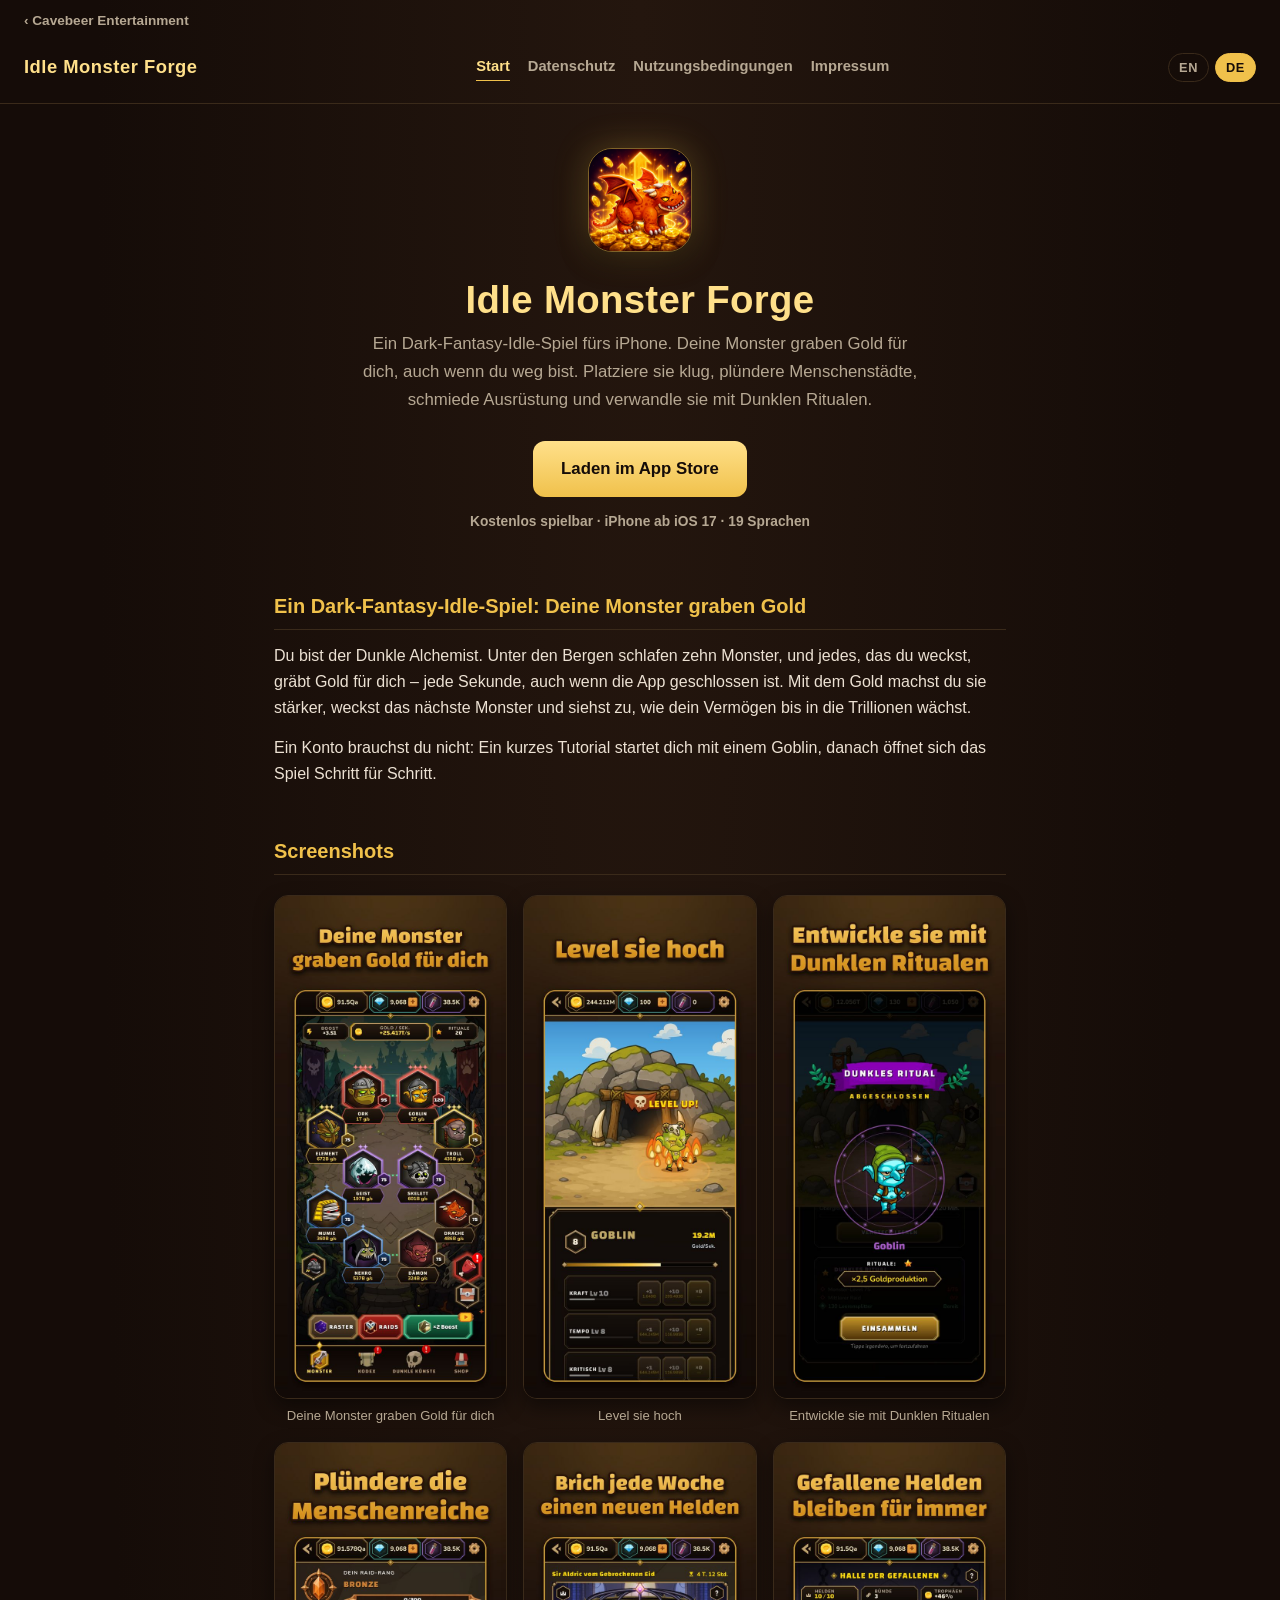
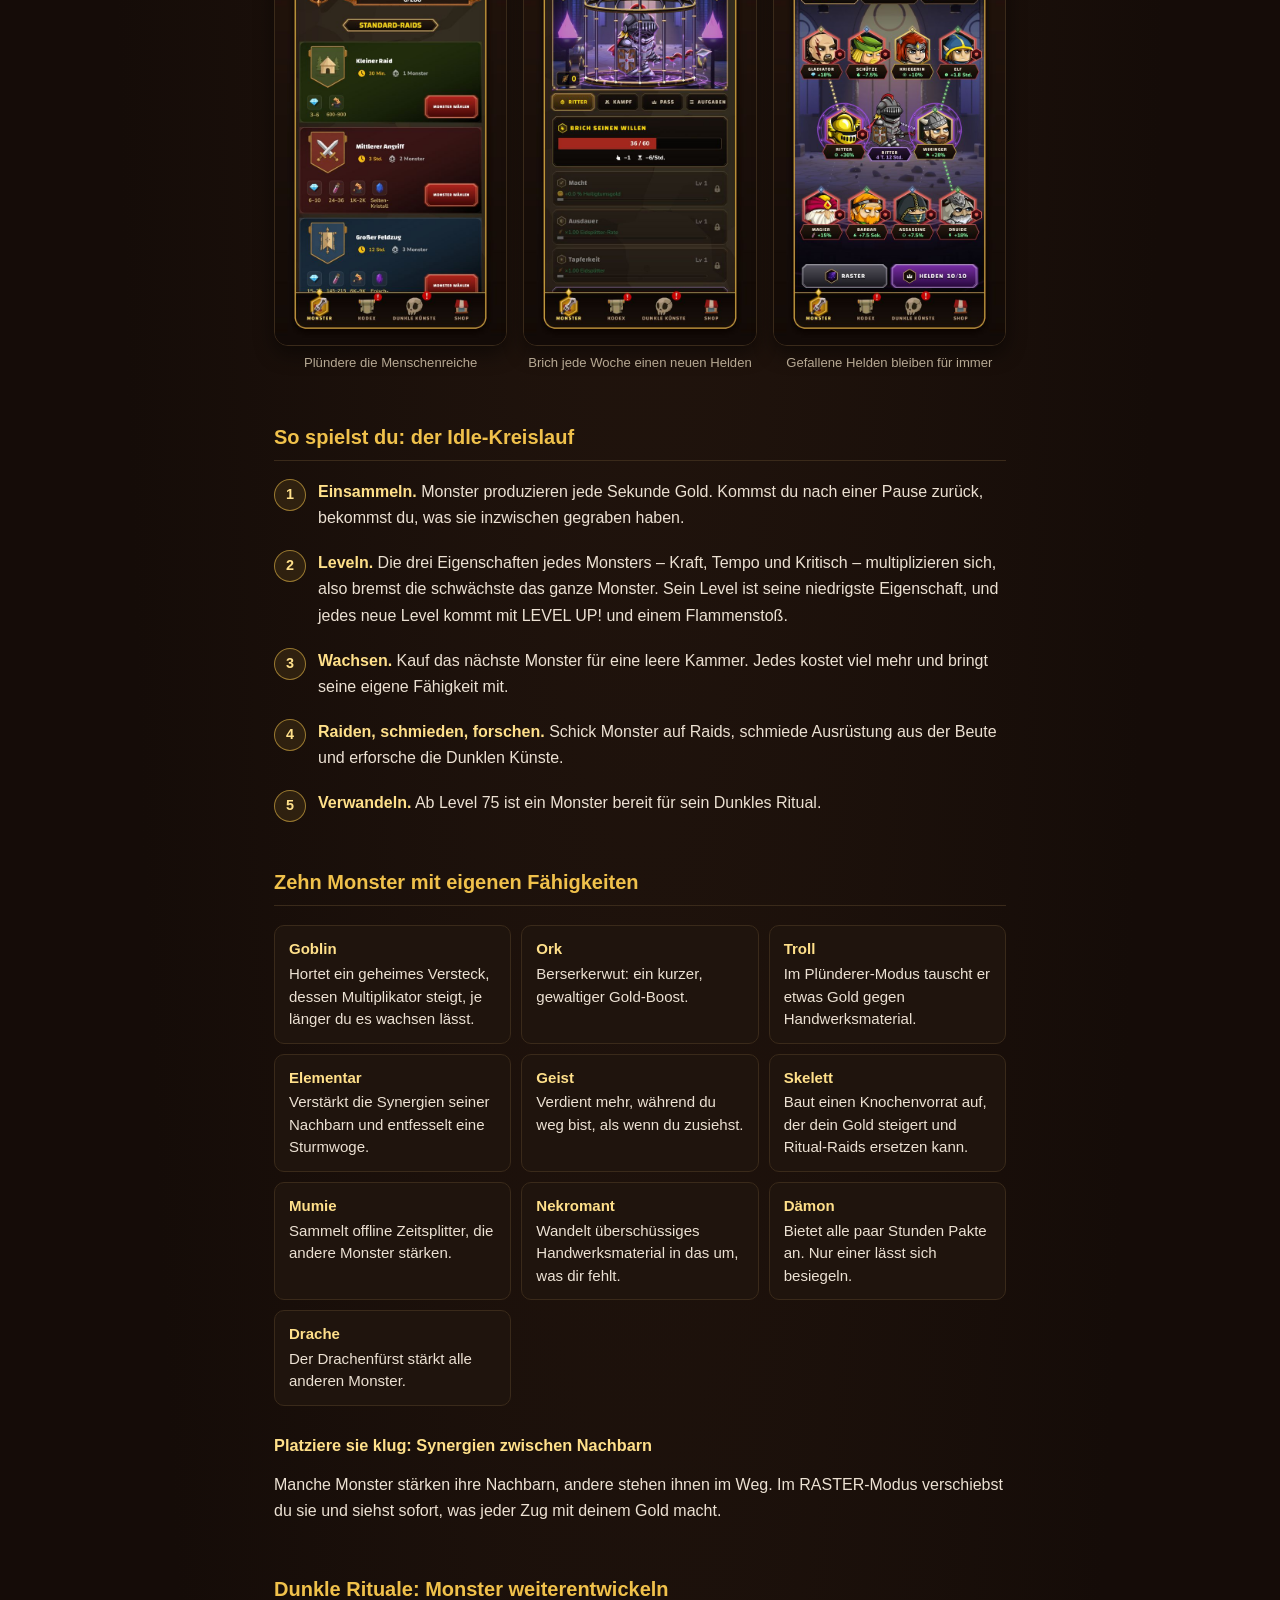
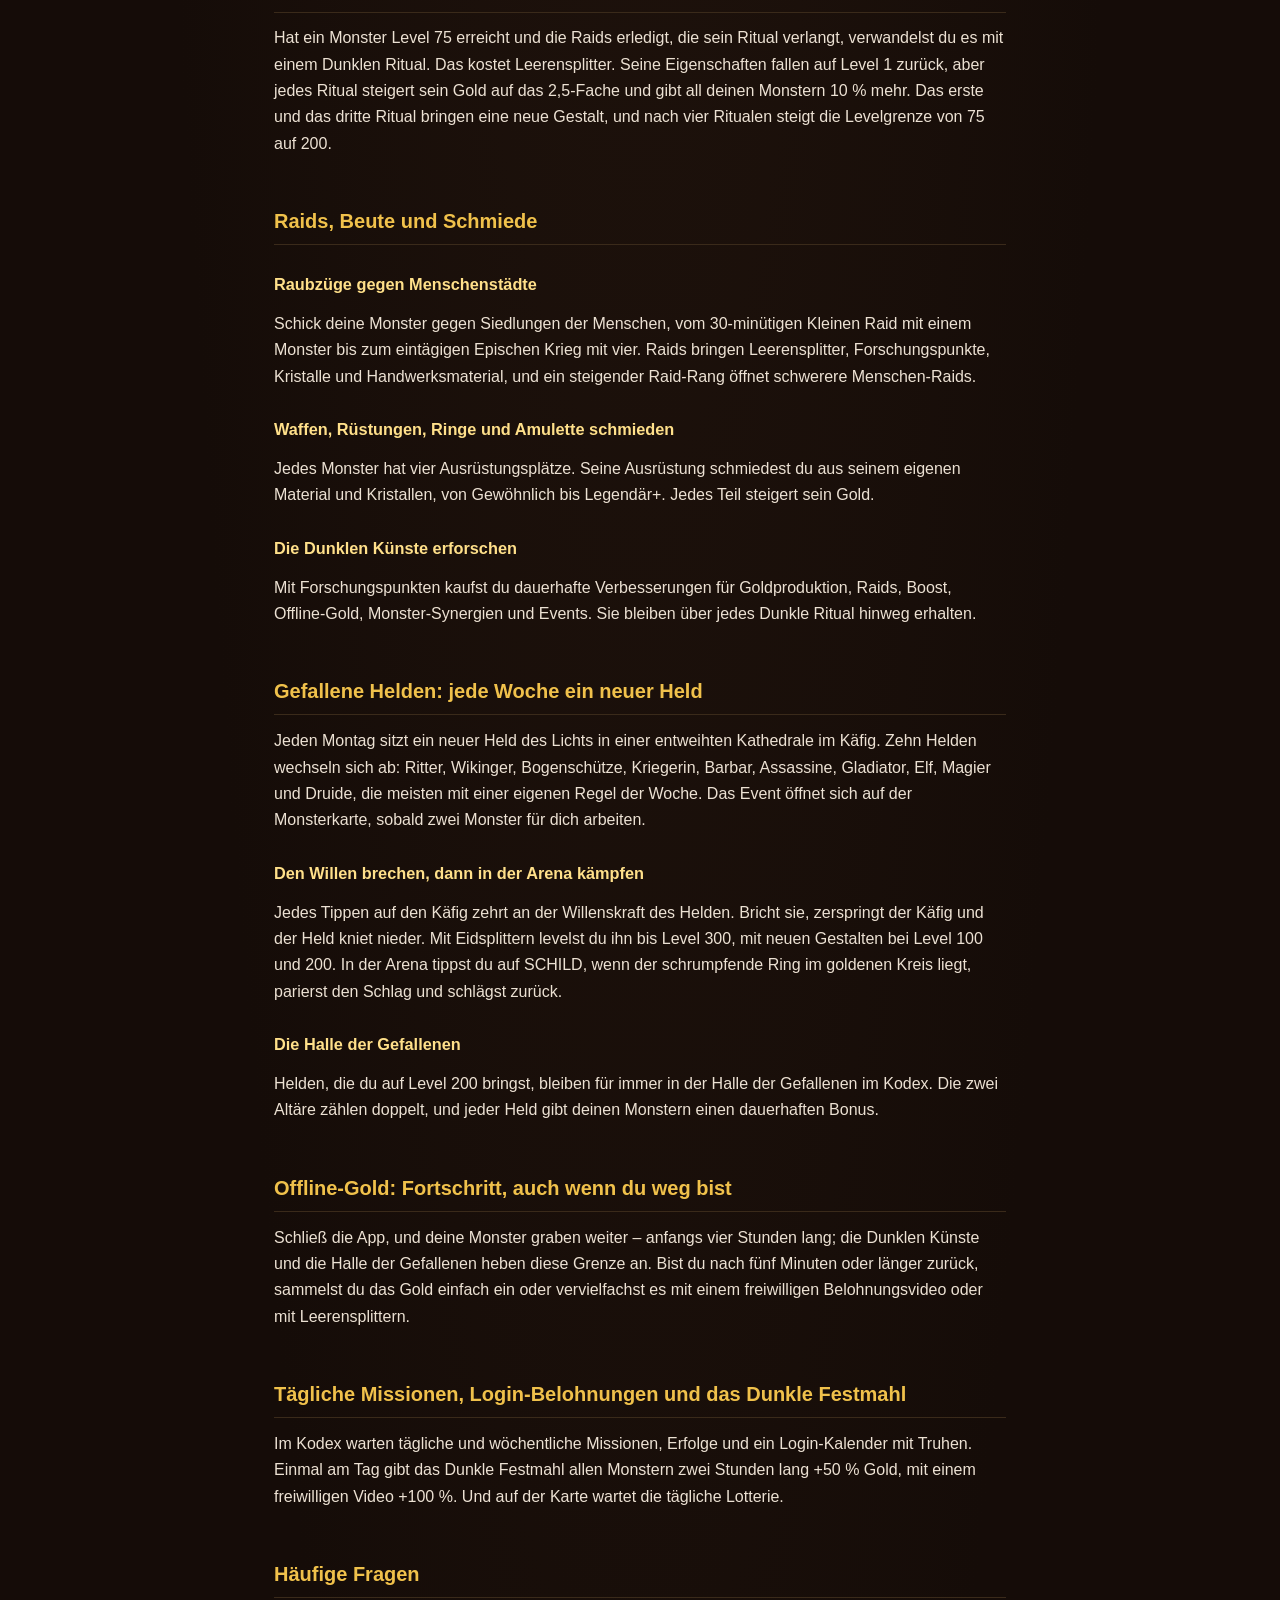
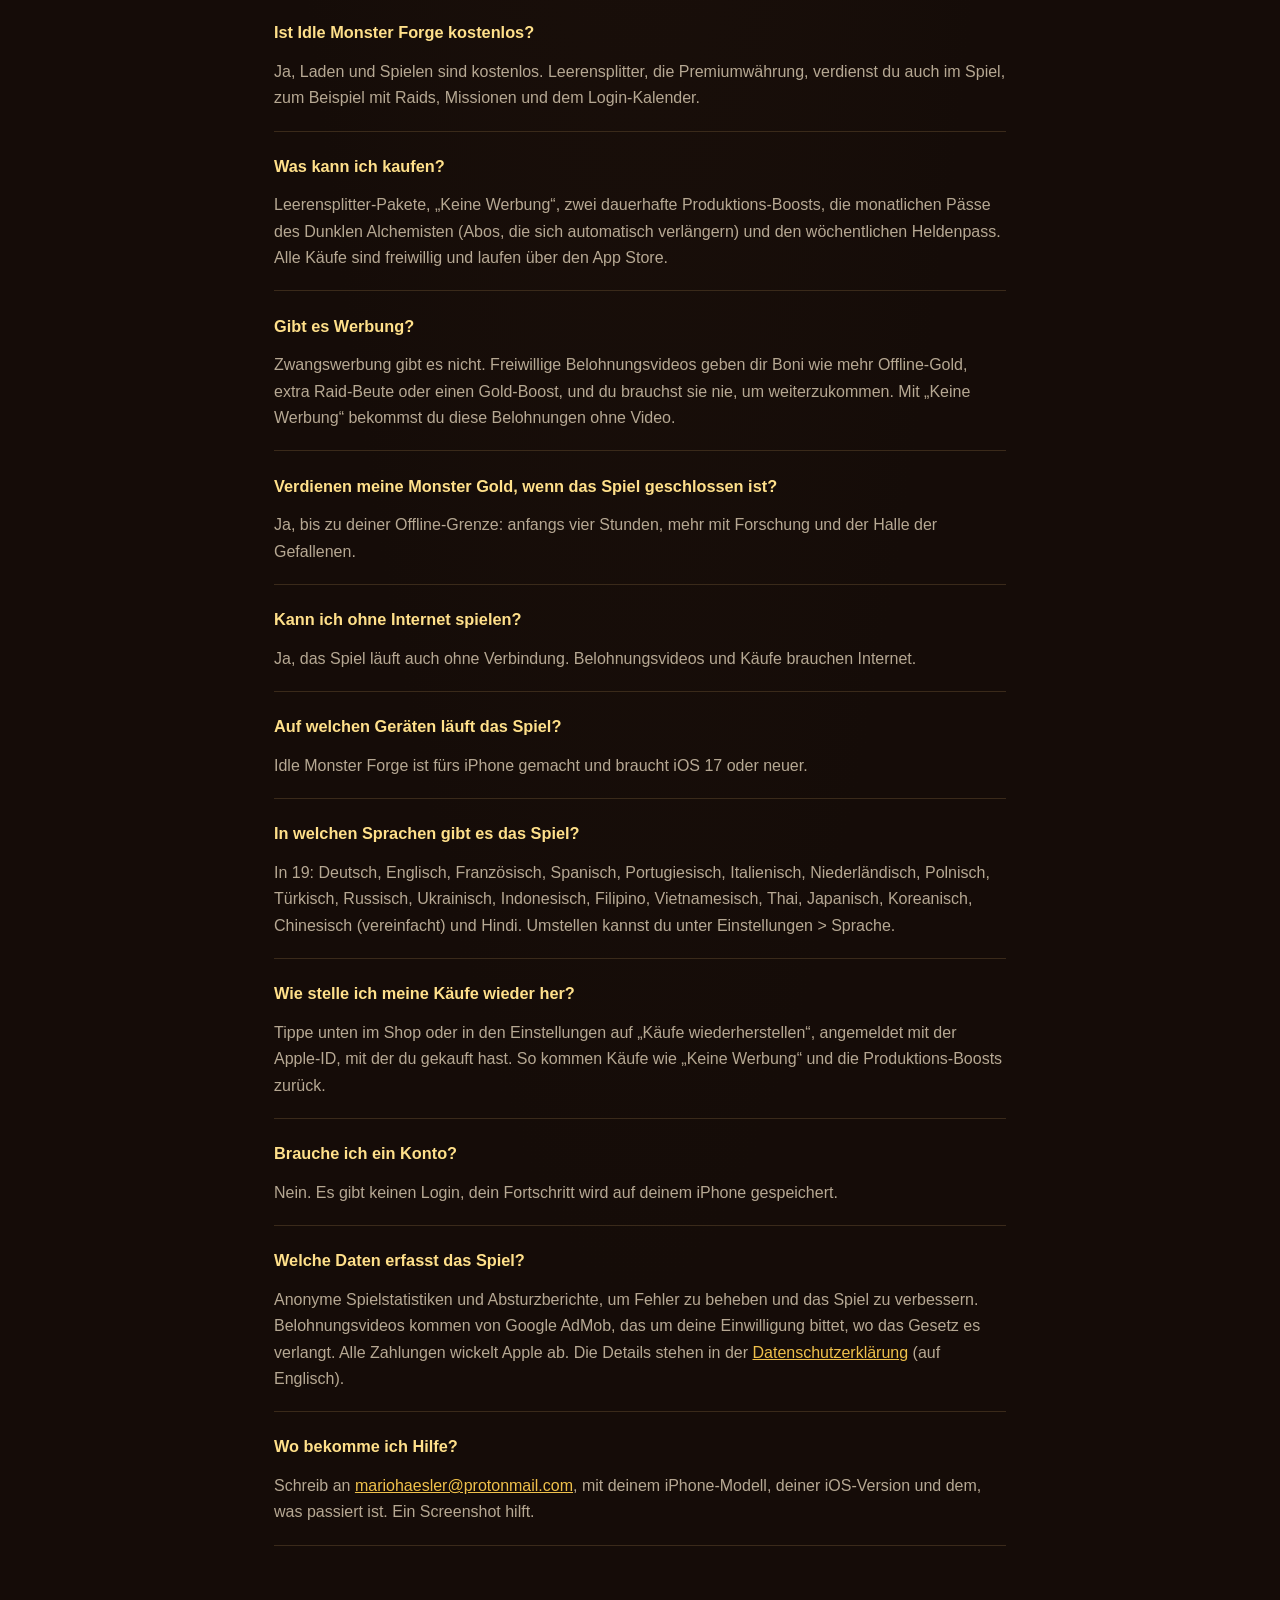
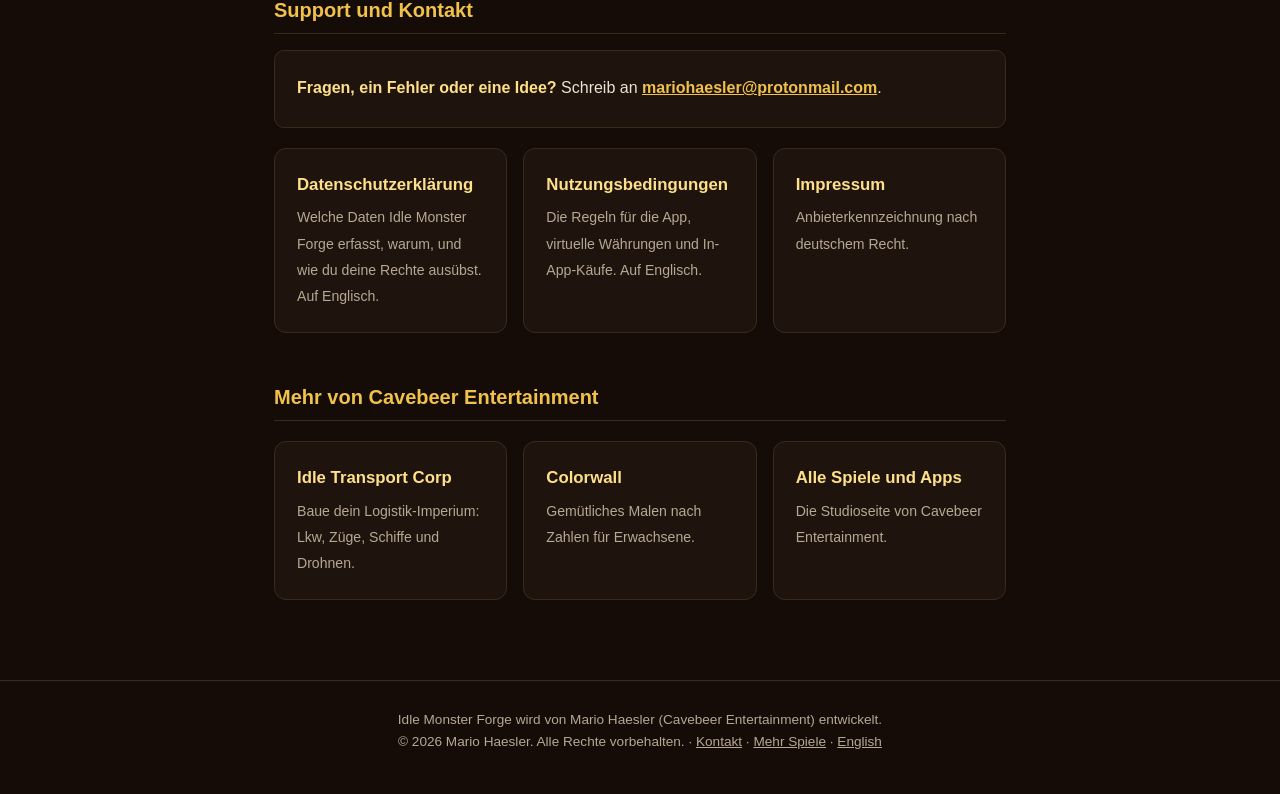
==== de/index.html @ 6467c4cf "Content page in English and German (de/): what the game is, how it plays, screenshots, FAQ; structur" ====
<!DOCTYPE html>
<html lang="de">
<head>
<meta charset="UTF-8">
<meta name="viewport" content="width=device-width, initial-scale=1.0">
<title>Idle Monster Forge – Dark-Fantasy-Idle-Spiel fürs iPhone</title>
<meta name="description" content="Idle Monster Forge ist ein kostenloses Dark-Fantasy-Idle-Spiel fürs iPhone. Zehn Monster graben Gold für dich, auch wenn du weg bist. Mit Raids und Ritualen.">
<link rel="canonical" href="https://mario-coder-apps.github.io/idlemonsterforge-legal/de/">
<link rel="alternate" hreflang="en" href="https://mario-coder-apps.github.io/idlemonsterforge-legal/">
<link rel="alternate" hreflang="de" href="https://mario-coder-apps.github.io/idlemonsterforge-legal/de/">
<link rel="alternate" hreflang="x-default" href="https://mario-coder-apps.github.io/idlemonsterforge-legal/">
<meta name="apple-itunes-app" content="app-id=6797419820">
<meta name="theme-color" content="#150c08">
<meta name="color-scheme" content="dark">
<meta property="og:type" content="website">
<meta property="og:site_name" content="Cavebeer Entertainment">
<meta property="og:locale" content="de_DE">
<meta property="og:locale:alternate" content="en_US">
<meta property="og:title" content="Idle Monster Forge – Dark-Fantasy-Idle-Spiel fürs iPhone">
<meta property="og:description" content="Deine Monster graben Gold für dich, auch wenn du weg bist. Platziere sie klug, plündere Menschenstädte, schmiede Ausrüstung und verwandle sie mit Dunklen Ritualen.">
<meta property="og:url" content="https://mario-coder-apps.github.io/idlemonsterforge-legal/de/">
<meta property="og:image" content="https://mario-coder-apps.github.io/idlemonsterforge-legal/de/og.jpg">
<meta property="og:image:width" content="1200">
<meta property="og:image:height" content="630">
<meta property="og:image:alt" content="App-Symbol von Idle Monster Forge und drei Screenshots: die Monsterkarte, ein Held im Käfig und ein Dunkles Ritual">
<meta name="twitter:card" content="summary_large_image">
<meta name="twitter:title" content="Idle Monster Forge – Dark-Fantasy-Idle-Spiel fürs iPhone">
<meta name="twitter:description" content="Deine Monster graben Gold für dich, auch wenn du weg bist. Platziere sie klug, plündere Menschenstädte, schmiede Ausrüstung und verwandle sie mit Dunklen Ritualen.">
<meta name="twitter:image" content="https://mario-coder-apps.github.io/idlemonsterforge-legal/de/og.jpg">
<meta name="twitter:image:alt" content="App-Symbol von Idle Monster Forge und drei Screenshots: die Monsterkarte, ein Held im Käfig und ein Dunkles Ritual">
<link rel="icon" type="image/png" href="../icon.png">
<link rel="apple-touch-icon" href="../icon.png">
<link rel="stylesheet" href="../style.css?v=5">
<script type="application/ld+json" id="ld-app">
{
  "@context": "https://schema.org",
  "@type": "MobileApplication",
  "name": "Idle Monster Forge",
  "operatingSystem": "iOS",
  "softwareRequirements": "iOS 17.0 oder neuer, iPhone",
  "applicationCategory": "GameApplication",
  "description": "Ein Dark-Fantasy-Idle-Spiel fürs iPhone. Deine Monster graben Gold für dich, auch wenn du weg bist. Platziere sie klug, plündere Menschenstädte, schmiede Ausrüstung und verwandle sie mit Dunklen Ritualen. Jede Woche wartet ein neuer gefangener Held im Event Gefallene Helden.",
  "url": "https://mario-coder-apps.github.io/idlemonsterforge-legal/de/",
  "image": "https://mario-coder-apps.github.io/idlemonsterforge-legal/icon.png",
  "screenshot": [
    "https://mario-coder-apps.github.io/idlemonsterforge-legal/de/img/idle-monster-forge-monsterkarte.jpg",
    "https://mario-coder-apps.github.io/idlemonsterforge-legal/de/img/idle-monster-forge-level-up.jpg",
    "https://mario-coder-apps.github.io/idlemonsterforge-legal/de/img/idle-monster-forge-dunkles-ritual.jpg",
    "https://mario-coder-apps.github.io/idlemonsterforge-legal/de/img/idle-monster-forge-raids.jpg",
    "https://mario-coder-apps.github.io/idlemonsterforge-legal/de/img/idle-monster-forge-helden-event.jpg",
    "https://mario-coder-apps.github.io/idlemonsterforge-legal/de/img/idle-monster-forge-halle-der-gefallenen.jpg"
  ],
  "offers": {
    "@type": "Offer",
    "price": "0",
    "priceCurrency": "EUR"
  },
  "inLanguage": ["en", "de", "fr", "es", "pt", "it", "nl", "pl", "tr", "ru", "uk", "id", "fil", "vi", "th", "ja", "ko", "zh-Hans", "hi"],
  "publisher": {
    "@type": "Organization",
    "name": "Cavebeer Entertainment",
    "url": "https://mario-coder-apps.github.io/"
  },
  "downloadUrl": "https://apps.apple.com/app/idle-monster-forge/id6797419820",
  "installUrl": "https://apps.apple.com/app/idle-monster-forge/id6797419820"
}
</script>
<script type="application/ld+json" id="ld-faq">
{
  "@context": "https://schema.org",
  "@type": "FAQPage",
  "mainEntity": [
    {
      "@type": "Question",
      "name": "Ist Idle Monster Forge kostenlos?",
      "acceptedAnswer": {
        "@type": "Answer",
        "text": "Ja, Laden und Spielen sind kostenlos. Leerensplitter, die Premiumwährung, verdienst du auch im Spiel, zum Beispiel mit Raids, Missionen und dem Login-Kalender."
      }
    },
    {
      "@type": "Question",
      "name": "Was kann ich kaufen?",
      "acceptedAnswer": {
        "@type": "Answer",
        "text": "Leerensplitter-Pakete, „Keine Werbung“, zwei dauerhafte Produktions-Boosts, die monatlichen Pässe des Dunklen Alchemisten (Abos, die sich automatisch verlängern) und den wöchentlichen Heldenpass. Alle Käufe sind freiwillig und laufen über den App Store."
      }
    },
    {
      "@type": "Question",
      "name": "Gibt es Werbung?",
      "acceptedAnswer": {
        "@type": "Answer",
        "text": "Zwangswerbung gibt es nicht. Freiwillige Belohnungsvideos geben dir Boni wie mehr Offline-Gold, extra Raid-Beute oder einen Gold-Boost, und du brauchst sie nie, um weiterzukommen. Mit „Keine Werbung“ bekommst du diese Belohnungen ohne Video."
      }
    },
    {
      "@type": "Question",
      "name": "Verdienen meine Monster Gold, wenn das Spiel geschlossen ist?",
      "acceptedAnswer": {
        "@type": "Answer",
        "text": "Ja, bis zu deiner Offline-Grenze: anfangs vier Stunden, mehr mit Forschung und der Halle der Gefallenen."
      }
    },
    {
      "@type": "Question",
      "name": "Kann ich ohne Internet spielen?",
      "acceptedAnswer": {
        "@type": "Answer",
        "text": "Ja, das Spiel läuft auch ohne Verbindung. Belohnungsvideos und Käufe brauchen Internet."
      }
    },
    {
      "@type": "Question",
      "name": "Auf welchen Geräten läuft das Spiel?",
      "acceptedAnswer": {
        "@type": "Answer",
        "text": "Idle Monster Forge ist fürs iPhone gemacht und braucht iOS 17 oder neuer."
      }
    },
    {
      "@type": "Question",
      "name": "In welchen Sprachen gibt es das Spiel?",
      "acceptedAnswer": {
        "@type": "Answer",
        "text": "In 19: Deutsch, Englisch, Französisch, Spanisch, Portugiesisch, Italienisch, Niederländisch, Polnisch, Türkisch, Russisch, Ukrainisch, Indonesisch, Filipino, Vietnamesisch, Thai, Japanisch, Koreanisch, Chinesisch (vereinfacht) und Hindi. Umstellen kannst du unter Einstellungen > Sprache."
      }
    },
    {
      "@type": "Question",
      "name": "Wie stelle ich meine Käufe wieder her?",
      "acceptedAnswer": {
        "@type": "Answer",
        "text": "Tippe unten im Shop oder in den Einstellungen auf „Käufe wiederherstellen“, angemeldet mit der Apple-ID, mit der du gekauft hast. So kommen Käufe wie „Keine Werbung“ und die Produktions-Boosts zurück."
      }
    },
    {
      "@type": "Question",
      "name": "Brauche ich ein Konto?",
      "acceptedAnswer": {
        "@type": "Answer",
        "text": "Nein. Es gibt keinen Login, dein Fortschritt wird auf deinem iPhone gespeichert."
      }
    },
    {
      "@type": "Question",
      "name": "Welche Daten erfasst das Spiel?",
      "acceptedAnswer": {
        "@type": "Answer",
        "text": "Anonyme Spielstatistiken und Absturzberichte, um Fehler zu beheben und das Spiel zu verbessern. Belohnungsvideos kommen von Google AdMob, das um deine Einwilligung bittet, wo das Gesetz es verlangt. Alle Zahlungen wickelt Apple ab. Die Details stehen in der Datenschutzerklärung (auf Englisch)."
      }
    },
    {
      "@type": "Question",
      "name": "Wo bekomme ich Hilfe?",
      "acceptedAnswer": {
        "@type": "Answer",
        "text": "Schreib an mariohaesler@protonmail.com, mit deinem iPhone-Modell, deiner iOS-Version und dem, was passiert ist. Ein Screenshot hilft."
      }
    }
  ]
}
</script>
</head>
<body class="app-page">

<a class="studio-back" href="../../">&lsaquo; Cavebeer Entertainment</a>
<header class="site-header">
  <a href="./" class="brand">Idle Monster Forge</a>
  <nav class="site-nav" aria-label="Seiten">
    <a href="./" class="active" aria-current="page">Start</a>
    <a href="../privacy.html" hreflang="en">Datenschutz</a>
    <a href="../terms.html" hreflang="en">Nutzungsbedingungen</a>
    <a href="../impressum.html">Impressum</a>
  </nav>
  <nav class="lang-switch" aria-label="Sprache">
    <a href="../" hreflang="en" lang="en">EN</a>
    <a href="./" hreflang="de" lang="de" aria-current="true">DE</a>
  </nav>
</header>

<div class="hero">
  <img class="app-icon" src="../icon.png" alt="App-Symbol von Idle Monster Forge: ein Feuerdrache auf einem Haufen Goldmünzen" width="104" height="104">
  <h1>Idle Monster Forge</h1>
  <p class="tagline">Ein Dark-Fantasy-Idle-Spiel fürs iPhone. Deine Monster graben Gold für dich, auch wenn du weg bist. Platziere sie klug, plündere Menschenstädte, schmiede Ausrüstung und verwandle sie mit Dunklen Ritualen.</p>
  <a class="store-button" id="store" href="https://apps.apple.com/app/idle-monster-forge/id6797419820">Laden im App Store</a>
  <p class="platform">Kostenlos spielbar &middot; iPhone ab iOS 17 &middot; 19 Sprachen</p>
  <div class="iab" id="iab" hidden>
    <div class="iab-arrow" aria-hidden="true">&#8599;</div>
    <p class="iab-title">Dieser Browser kann den App Store nicht öffnen</p>
    <ol>
      <li>Tippe oben rechts auf <strong>&bull;&bull;&bull;</strong></li>
      <li>Wähle <strong>In externem Browser öffnen</strong></li>
      <li>Tippe dort auf <strong>Laden im App Store</strong></li>
    </ol>
    <button class="iab-button" type="button" id="copy-link">Oder den App-Store-Link kopieren</button>
  </div>
</div>

<main class="content">

  <section id="ueber-das-spiel">
    <h2>Ein Dark-Fantasy-Idle-Spiel: Deine Monster graben Gold</h2>
    <p>Du bist der Dunkle Alchemist. Unter den Bergen schlafen zehn Monster, und jedes, das du weckst, gräbt Gold für dich – jede Sekunde, auch wenn die App geschlossen ist. Mit dem Gold machst du sie stärker, weckst das nächste Monster und siehst zu, wie dein Vermögen bis in die Trillionen wächst.</p>
    <p>Ein Konto brauchst du nicht: Ein kurzes Tutorial startet dich mit einem Goblin, danach öffnet sich das Spiel Schritt für Schritt.</p>
  </section>

  <section id="screenshots">
    <h2>Screenshots</h2>
    <div class="shots">
      <figure>
        <img src="img/idle-monster-forge-monsterkarte.jpg" width="600" height="1304" loading="lazy" alt="Die Monsterkarte von Idle Monster Forge: zehn Monster in ihren Kammern, oben Gold pro Sekunde und Rituale, unten die Knöpfe RASTER, RAIDS und Boost">
        <figcaption>Deine Monster graben Gold für dich</figcaption>
      </figure>
      <figure>
        <img src="img/idle-monster-forge-level-up.jpg" width="600" height="1304" loading="lazy" alt="Der Goblin in seiner Höhle mit LEVEL UP! und Flammen, darunter die Eigenschaften Kraft, Tempo und Kritisch">
        <figcaption>Level sie hoch</figcaption>
      </figure>
      <figure>
        <img src="img/idle-monster-forge-dunkles-ritual.jpg" width="600" height="1304" loading="lazy" alt="Ein abgeschlossenes Dunkles Ritual: der Goblin in neuer Gestalt in einem leuchtenden Runenkreis, ×2,5 Goldproduktion">
        <figcaption>Entwickle sie mit Dunklen Ritualen</figcaption>
      </figure>
      <figure>
        <img src="img/idle-monster-forge-raids.jpg" width="600" height="1304" loading="lazy" alt="Der Raid-Bildschirm: Raid-Rang Bronze und die Standard-Raids Kleiner Raid, Mittlerer Angriff und Großer Feldzug mit ihrer Beute">
        <figcaption>Plündere die Menschenreiche</figcaption>
      </figure>
      <figure>
        <img src="img/idle-monster-forge-helden-event.jpg" width="600" height="1304" loading="lazy" alt="Das wöchentliche Helden-Event: ein Ritter in einem goldenen Käfig in einer dunklen Kathedrale, seine Willenskraft bei 36 von 60">
        <figcaption>Brich jede Woche einen neuen Helden</figcaption>
      </figure>
      <figure>
        <img src="img/idle-monster-forge-halle-der-gefallenen.jpg" width="600" height="1304" loading="lazy" alt="Die Halle der Gefallenen: zehn gefallene Helden in ihren Kammern rund um zwei leuchtende Altäre, jeder mit einem Bonus für die Monster">
        <figcaption>Gefallene Helden bleiben für immer</figcaption>
      </figure>
    </div>
  </section>

  <section id="so-spielst-du">
    <h2>So spielst du: der Idle-Kreislauf</h2>
    <ol class="steps">
      <li><strong>Einsammeln.</strong> Monster produzieren jede Sekunde Gold. Kommst du nach einer Pause zurück, bekommst du, was sie inzwischen gegraben haben.</li>
      <li><strong>Leveln.</strong> Die drei Eigenschaften jedes Monsters – Kraft, Tempo und Kritisch – multiplizieren sich, also bremst die schwächste das ganze Monster. Sein Level ist seine niedrigste Eigenschaft, und jedes neue Level kommt mit LEVEL UP! und einem Flammenstoß.</li>
      <li><strong>Wachsen.</strong> Kauf das nächste Monster für eine leere Kammer. Jedes kostet viel mehr und bringt seine eigene Fähigkeit mit.</li>
      <li><strong>Raiden, schmieden, forschen.</strong> Schick Monster auf Raids, schmiede Ausrüstung aus der Beute und erforsche die Dunklen Künste.</li>
      <li><strong>Verwandeln.</strong> Ab Level 75 ist ein Monster bereit für sein Dunkles Ritual.</li>
    </ol>
  </section>

  <section id="monster">
    <h2>Zehn Monster mit eigenen Fähigkeiten</h2>
    <ul class="monster-list">
      <li><strong>Goblin</strong> Hortet ein geheimes Versteck, dessen Multiplikator steigt, je länger du es wachsen lässt.</li>
      <li><strong>Ork</strong> Berserkerwut: ein kurzer, gewaltiger Gold-Boost.</li>
      <li><strong>Troll</strong> Im Plünderer-Modus tauscht er etwas Gold gegen Handwerksmaterial.</li>
      <li><strong>Elementar</strong> Verstärkt die Synergien seiner Nachbarn und entfesselt eine Sturmwoge.</li>
      <li><strong>Geist</strong> Verdient mehr, während du weg bist, als wenn du zusiehst.</li>
      <li><strong>Skelett</strong> Baut einen Knochenvorrat auf, der dein Gold steigert und Ritual-Raids ersetzen kann.</li>
      <li><strong>Mumie</strong> Sammelt offline Zeitsplitter, die andere Monster stärken.</li>
      <li><strong>Nekromant</strong> Wandelt überschüssiges Handwerksmaterial in das um, was dir fehlt.</li>
      <li><strong>Dämon</strong> Bietet alle paar Stunden Pakte an. Nur einer lässt sich besiegeln.</li>
      <li><strong>Drache</strong> Der Drachenfürst stärkt alle anderen Monster.</li>
    </ul>
    <h3>Platziere sie klug: Synergien zwischen Nachbarn</h3>
    <p>Manche Monster stärken ihre Nachbarn, andere stehen ihnen im Weg. Im RASTER-Modus verschiebst du sie und siehst sofort, was jeder Zug mit deinem Gold macht.</p>
  </section>

  <section id="rituale">
    <h2>Dunkle Rituale: Monster weiterentwickeln</h2>
    <p>Hat ein Monster Level 75 erreicht und die Raids erledigt, die sein Ritual verlangt, verwandelst du es mit einem Dunklen Ritual. Das kostet Leerensplitter. Seine Eigenschaften fallen auf Level 1 zurück, aber jedes Ritual steigert sein Gold auf das 2,5-Fache und gibt all deinen Monstern 10&nbsp;% mehr. Das erste und das dritte Ritual bringen eine neue Gestalt, und nach vier Ritualen steigt die Levelgrenze von 75 auf 200.</p>
  </section>

  <section id="raids">
    <h2>Raids, Beute und Schmiede</h2>
    <h3>Raubzüge gegen Menschenstädte</h3>
    <p>Schick deine Monster gegen Siedlungen der Menschen, vom 30-minütigen Kleinen Raid mit einem Monster bis zum eintägigen Epischen Krieg mit vier. Raids bringen Leerensplitter, Forschungspunkte, Kristalle und Handwerksmaterial, und ein steigender Raid-Rang öffnet schwerere Menschen-Raids.</p>
    <h3>Waffen, Rüstungen, Ringe und Amulette schmieden</h3>
    <p>Jedes Monster hat vier Ausrüstungsplätze. Seine Ausrüstung schmiedest du aus seinem eigenen Material und Kristallen, von Gewöhnlich bis Legendär+. Jedes Teil steigert sein Gold.</p>
    <h3>Die Dunklen Künste erforschen</h3>
    <p>Mit Forschungspunkten kaufst du dauerhafte Verbesserungen für Goldproduktion, Raids, Boost, Offline-Gold, Monster-Synergien und Events. Sie bleiben über jedes Dunkle Ritual hinweg erhalten.</p>
  </section>

  <section id="gefallene-helden">
    <h2>Gefallene Helden: jede Woche ein neuer Held</h2>
    <p>Jeden Montag sitzt ein neuer Held des Lichts in einer entweihten Kathedrale im Käfig. Zehn Helden wechseln sich ab: Ritter, Wikinger, Bogenschütze, Kriegerin, Barbar, Assassine, Gladiator, Elf, Magier und Druide, die meisten mit einer eigenen Regel der Woche. Das Event öffnet sich auf der Monsterkarte, sobald zwei Monster für dich arbeiten.</p>
    <h3>Den Willen brechen, dann in der Arena kämpfen</h3>
    <p>Jedes Tippen auf den Käfig zehrt an der Willenskraft des Helden. Bricht sie, zerspringt der Käfig und der Held kniet nieder. Mit Eidsplittern levelst du ihn bis Level 300, mit neuen Gestalten bei Level 100 und 200. In der Arena tippst du auf SCHILD, wenn der schrumpfende Ring im goldenen Kreis liegt, parierst den Schlag und schlägst zurück.</p>
    <h3>Die Halle der Gefallenen</h3>
    <p>Helden, die du auf Level 200 bringst, bleiben für immer in der Halle der Gefallenen im Kodex. Die zwei Altäre zählen doppelt, und jeder Held gibt deinen Monstern einen dauerhaften Bonus.</p>
  </section>

  <section id="offline-gold">
    <h2>Offline-Gold: Fortschritt, auch wenn du weg bist</h2>
    <p>Schließ die App, und deine Monster graben weiter – anfangs vier Stunden lang; die Dunklen Künste und die Halle der Gefallenen heben diese Grenze an. Bist du nach fünf Minuten oder länger zurück, sammelst du das Gold einfach ein oder vervielfachst es mit einem freiwilligen Belohnungsvideo oder mit Leerensplittern.</p>
  </section>

  <section id="taeglich">
    <h2>Tägliche Missionen, Login-Belohnungen und das Dunkle Festmahl</h2>
    <p>Im Kodex warten tägliche und wöchentliche Missionen, Erfolge und ein Login-Kalender mit Truhen. Einmal am Tag gibt das Dunkle Festmahl allen Monstern zwei Stunden lang +50&nbsp;% Gold, mit einem freiwilligen Video +100&nbsp;%. Und auf der Karte wartet die tägliche Lotterie.</p>
  </section>

  <section id="faq">
    <h2>Häufige Fragen</h2>
    <div class="faq">
      <div class="faq-item">
        <h3>Ist Idle Monster Forge kostenlos?</h3>
        <p>Ja, Laden und Spielen sind kostenlos. Leerensplitter, die Premiumwährung, verdienst du auch im Spiel, zum Beispiel mit Raids, Missionen und dem Login-Kalender.</p>
      </div>
      <div class="faq-item">
        <h3>Was kann ich kaufen?</h3>
        <p>Leerensplitter-Pakete, „Keine Werbung“, zwei dauerhafte Produktions-Boosts, die monatlichen Pässe des Dunklen Alchemisten (Abos, die sich automatisch verlängern) und den wöchentlichen Heldenpass. Alle Käufe sind freiwillig und laufen über den App Store.</p>
      </div>
      <div class="faq-item">
        <h3>Gibt es Werbung?</h3>
        <p>Zwangswerbung gibt es nicht. Freiwillige Belohnungsvideos geben dir Boni wie mehr Offline-Gold, extra Raid-Beute oder einen Gold-Boost, und du brauchst sie nie, um weiterzukommen. Mit „Keine Werbung“ bekommst du diese Belohnungen ohne Video.</p>
      </div>
      <div class="faq-item">
        <h3>Verdienen meine Monster Gold, wenn das Spiel geschlossen ist?</h3>
        <p>Ja, bis zu deiner Offline-Grenze: anfangs vier Stunden, mehr mit Forschung und der Halle der Gefallenen.</p>
      </div>
      <div class="faq-item">
        <h3>Kann ich ohne Internet spielen?</h3>
        <p>Ja, das Spiel läuft auch ohne Verbindung. Belohnungsvideos und Käufe brauchen Internet.</p>
      </div>
      <div class="faq-item">
        <h3>Auf welchen Geräten läuft das Spiel?</h3>
        <p>Idle Monster Forge ist fürs iPhone gemacht und braucht iOS 17 oder neuer.</p>
      </div>
      <div class="faq-item">
        <h3>In welchen Sprachen gibt es das Spiel?</h3>
        <p>In 19: Deutsch, Englisch, Französisch, Spanisch, Portugiesisch, Italienisch, Niederländisch, Polnisch, Türkisch, Russisch, Ukrainisch, Indonesisch, Filipino, Vietnamesisch, Thai, Japanisch, Koreanisch, Chinesisch (vereinfacht) und Hindi. Umstellen kannst du unter Einstellungen &gt; Sprache.</p>
      </div>
      <div class="faq-item">
        <h3>Wie stelle ich meine Käufe wieder her?</h3>
        <p>Tippe unten im Shop oder in den Einstellungen auf „Käufe wiederherstellen“, angemeldet mit der Apple-ID, mit der du gekauft hast. So kommen Käufe wie „Keine Werbung“ und die Produktions-Boosts zurück.</p>
      </div>
      <div class="faq-item">
        <h3>Brauche ich ein Konto?</h3>
        <p>Nein. Es gibt keinen Login, dein Fortschritt wird auf deinem iPhone gespeichert.</p>
      </div>
      <div class="faq-item">
        <h3>Welche Daten erfasst das Spiel?</h3>
        <p>Anonyme Spielstatistiken und Absturzberichte, um Fehler zu beheben und das Spiel zu verbessern. Belohnungsvideos kommen von Google AdMob, das um deine Einwilligung bittet, wo das Gesetz es verlangt. Alle Zahlungen wickelt Apple ab. Die Details stehen in der <a href="../privacy.html" hreflang="en">Datenschutzerklärung</a> (auf Englisch).</p>
      </div>
      <div class="faq-item">
        <h3>Wo bekomme ich Hilfe?</h3>
        <p>Schreib an <a href="mailto:mariohaesler@protonmail.com">mariohaesler@protonmail.com</a>, mit deinem iPhone-Modell, deiner iOS-Version und dem, was passiert ist. Ein Screenshot hilft.</p>
      </div>
    </div>
  </section>

  <section id="support">
    <h2>Support und Kontakt</h2>
    <div class="contact-block">
      <p><strong>Fragen, ein Fehler oder eine Idee?</strong> Schreib an <a href="mailto:mariohaesler@protonmail.com">mariohaesler@protonmail.com</a>.</p>
    </div>
    <div class="link-grid">
      <a class="link-card" href="../privacy.html" hreflang="en">
        <span class="link-title">Datenschutzerklärung</span>
        <span class="link-desc">Welche Daten Idle Monster Forge erfasst, warum, und wie du deine Rechte ausübst. Auf Englisch.</span>
      </a>
      <a class="link-card" href="../terms.html" hreflang="en">
        <span class="link-title">Nutzungsbedingungen</span>
        <span class="link-desc">Die Regeln für die App, virtuelle Währungen und In-App-Käufe. Auf Englisch.</span>
      </a>
      <a class="link-card" href="../impressum.html">
        <span class="link-title">Impressum</span>
        <span class="link-desc">Anbieterkennzeichnung nach deutschem Recht.</span>
      </a>
    </div>
  </section>

  <section id="mehr-spiele">
    <h2>Mehr von Cavebeer Entertainment</h2>
    <div class="link-grid">
      <a class="link-card" href="../../idletransportcorp-legal/">
        <span class="link-title">Idle Transport Corp</span>
        <span class="link-desc">Baue dein Logistik-Imperium: Lkw, Züge, Schiffe und Drohnen.</span>
      </a>
      <a class="link-card" href="../../colorwall-legal/">
        <span class="link-title">Colorwall</span>
        <span class="link-desc">Gemütliches Malen nach Zahlen für Erwachsene.</span>
      </a>
      <a class="link-card" href="../../">
        <span class="link-title">Alle Spiele und Apps</span>
        <span class="link-desc">Die Studioseite von Cavebeer Entertainment.</span>
      </a>
    </div>
  </section>

</main>

<footer class="site-footer">
  Idle Monster Forge wird von Mario Haesler (Cavebeer Entertainment) entwickelt.<br>
  &copy; 2026 Mario Haesler. Alle Rechte vorbehalten. &middot;
  <a href="mailto:mariohaesler@protonmail.com">Kontakt</a> &middot;
  <a href="../../">Mehr Spiele</a> &middot;
  <a href="../" hreflang="en" lang="en">English</a>
</footer>

<script>
  // Instagram, Facebook and TikTok open links in their own in-app browser, which shows a blank page for the App Store
  // (see the English page): there the page shows the way out through the browser's menu and the link to copy.
  (function () {
    var ua = navigator.userAgent || "";
    var inApp = /Instagram|FBAN|FBAV|FB_IAB|TikTok|musical_ly|BytedanceWebview|Bytedance|Threads/i.test(ua);
    if (!inApp && !/[?&]iab\b/.test(location.search)) return;
    document.getElementById("iab").hidden = false;
    var store = document.getElementById("store");
    store.hidden = true;
    store.style.display = "none";
    var link = "https://apps.apple.com/app/idle-monster-forge/id6797419820";
    var btn = document.getElementById("copy-link");
    btn.addEventListener("click", function () {
      var done = function () { btn.textContent = "Kopiert – öffne Safari und füge ihn ein"; };
      if (navigator.clipboard && navigator.clipboard.writeText) {
        navigator.clipboard.writeText(link).then(done, function () { prompt("Kopiere diesen Link:", link); });
      } else {
        prompt("Kopiere diesen Link:", link);
      }
    });
  })();
</script>

</body>
</html>
---- style.css ----
:root {
  --bg: #150c08;
  --bg-panel: #1f140d;
  --border: #3a2a1a;
  --gold: #f0c14b;
  --gold-light: #ffe08a;
  --text: #ece1d3;
  --text-dim: #b6a893;
  --link: #f0c14b;
  --max-width: 780px;
}

* { box-sizing: border-box; }

html { scroll-behavior: smooth; }

body {
  margin: 0;
  background: radial-gradient(ellipse at top, #24160e 0%, var(--bg) 60%);
  color: var(--text);
  font-family: -apple-system, BlinkMacSystemFont, "Segoe UI", Roboto, Helvetica, Arial, sans-serif;
  line-height: 1.65;
  font-size: 16px;
}

header.site-header {
  border-bottom: 1px solid var(--border);
  padding: 20px 24px;
  display: flex;
  align-items: center;
  justify-content: space-between;
  flex-wrap: wrap;
  gap: 12px;
}

.brand {
  display: flex;
  align-items: center;
  gap: 10px;
  text-decoration: none;
  color: var(--gold-light);
  font-weight: 800;
  font-size: 1.15rem;
  letter-spacing: 0.5px;
}

.brand .glyph { font-size: 1.4rem; }

nav.site-nav { display: flex; gap: 18px; flex-wrap: wrap; }

nav.site-nav a {
  color: var(--text-dim);
  text-decoration: none;
  font-size: 0.92rem;
  font-weight: 600;
  border-bottom: 1px solid transparent;
  padding-bottom: 2px;
  transition: color 0.15s, border-color 0.15s;
}

nav.site-nav a:hover, nav.site-nav a.active {
  color: var(--gold-light);
  border-bottom-color: var(--gold);
}

main {
  max-width: var(--max-width);
  margin: 0 auto;
  padding: 40px 24px 80px;
}

main.legal-doc { max-width: 720px; }

h1 {
  color: var(--gold-light);
  font-size: 1.9rem;
  margin-bottom: 4px;
  letter-spacing: 0.3px;
}

.effective-date {
  color: var(--text-dim);
  font-size: 0.88rem;
  margin-bottom: 32px;
}

h2 {
  color: var(--gold);
  font-size: 1.25rem;
  margin-top: 2.4em;
  margin-bottom: 0.6em;
  border-bottom: 1px solid var(--border);
  padding-bottom: 6px;
}

h3 {
  color: var(--gold-light);
  font-size: 1.02rem;
  margin-top: 1.6em;
  margin-bottom: 0.4em;
}

p, li { color: var(--text); }
p { margin: 0.8em 0; }

a { color: var(--link); }
a:hover { color: var(--gold-light); }

ul, ol { padding-left: 1.4em; }
li { margin: 0.4em 0; }

.card {
  background: var(--bg-panel);
  border: 1px solid var(--border);
  border-radius: 10px;
  padding: 18px 20px;
  margin: 1.2em 0;
}

table {
  width: 100%;
  border-collapse: collapse;
  margin: 1.2em 0;
  font-size: 0.92rem;
}

th, td {
  text-align: left;
  padding: 10px 12px;
  border-bottom: 1px solid var(--border);
  vertical-align: top;
}

th {
  color: var(--gold);
  font-weight: 700;
  border-bottom: 1px solid var(--gold);
}

td { color: var(--text-dim); }

.tag {
  display: inline-block;
  background: rgba(240, 193, 75, 0.12);
  color: var(--gold);
  border: 1px solid rgba(240, 193, 75, 0.35);
  border-radius: 999px;
  padding: 2px 10px;
  font-size: 0.78rem;
  font-weight: 700;
  letter-spacing: 0.3px;
}

.contact-block {
  background: var(--bg-panel);
  border: 1px solid var(--border);
  border-radius: 10px;
  padding: 20px 22px;
  margin-top: 1em;
}
.contact-block p { margin: 0.3em 0; }
.contact-block strong { color: var(--gold-light); }

footer.site-footer {
  border-top: 1px solid var(--border);
  padding: 28px 24px 40px;
  text-align: center;
  color: var(--text-dim);
  font-size: 0.85rem;
}
footer.site-footer a { color: var(--text-dim); }
footer.site-footer a:hover { color: var(--gold-light); }

.hero {
  text-align: center;
  padding: 60px 24px 20px;
}
.hero .glyph-big { font-size: 3.2rem; }
.hero h1 { font-size: 2.4rem; margin: 12px 0 8px; }
.hero p.tagline { color: var(--text-dim); font-size: 1.05rem; max-width: 520px; margin: 0 auto; }
.store-button {
  display: inline-block;
  margin-top: 28px;
  padding: 14px 28px;
  border-radius: 12px;
  background: linear-gradient(180deg, var(--gold-light) 0%, var(--gold) 100%);
  color: var(--bg);
  font-weight: 700;
  font-size: 1.05rem;
  text-decoration: none;
  transition: transform 0.15s, filter 0.15s;
}
.store-button:hover { color: var(--bg); filter: brightness(1.08); transform: translateY(-2px); }

.iab {
  max-width: 460px;
  margin: 22px auto 0;
  padding: 16px 18px;
  border: 1px solid var(--border);
  border-radius: 12px;
  background: var(--bg-panel);
  font-size: 0.95rem;
}
.iab[hidden] { display: none; }
.iab p { margin: 0 0 12px; }
.store-button[hidden] { display: none; }
.iab { position: relative; text-align: left; }
.iab-title { font-weight: 700; font-size: 1.1rem; color: var(--gold-light); }
.iab ol { margin: 0 0 14px; padding-left: 22px; line-height: 1.7; }
.iab-arrow {
  position: fixed;
  top: 6px;
  right: 14px;
  font-size: 2.6rem;
  line-height: 1;
  color: var(--gold-light);
  animation: iab-nudge 1.2s ease-in-out infinite;
}
@keyframes iab-nudge { 50% { transform: translate(4px, -4px); } }
.iab-button {
  display: block;
  width: 100%;
  margin-top: 8px;
  padding: 12px 16px;
  border: 1px solid var(--gold);
  border-radius: 10px;
  background: transparent;
  color: var(--gold-light);
  font: inherit;
  font-weight: 700;
  text-align: center;
  text-decoration: none;
  cursor: pointer;
}

.link-grid {
  display: grid;
  grid-template-columns: repeat(auto-fit, minmax(200px, 1fr));
  gap: 16px;
  margin-top: 40px;
}
.link-grid a.link-card {
  background: var(--bg-panel);
  border: 1px solid var(--border);
  border-radius: 12px;
  padding: 22px;
  text-decoration: none;
  color: var(--text);
  transition: border-color 0.15s, transform 0.15s;
  display: block;
}
.link-grid a.link-card:hover {
  border-color: var(--gold);
  transform: translateY(-2px);
}
.link-grid a.link-card .link-title {
  color: var(--gold-light);
  font-weight: 700;
  font-size: 1.05rem;
  margin-bottom: 6px;
  display: block;
}
.link-grid a.link-card .link-desc {
  color: var(--text-dim);
  font-size: 0.88rem;
}

@media (prefers-color-scheme: light) {
  /* Bewusst dunkel gehalten (Fantasy-Branding) — kein Light-Theme-Override */
}

/* 2026-11-08: the studio page (Cavebeer Entertainment) links here; the way back and the app's icon in the hero. */
.studio-back {
  display: block;
  padding: 10px 24px 0;
  color: var(--text-dim);
  font-size: 0.85rem;
  font-weight: 700;
  text-decoration: none;
}
.studio-back:hover { color: var(--gold-light); }
.hero .app-icon {
  width: 104px;
  height: 104px;
  border-radius: 24px;
  border: 1px solid rgba(240, 193, 75, 0.45);
  box-shadow: 0 0 34px rgba(240, 193, 75, 0.28), 0 10px 24px rgba(0, 0, 0, 0.5);
}
.hero h1 { margin-top: 18px; line-height: 1.15; }

/* 2026-11-16: the home page became a content page about the game (English here, German in de/). Every rule below is
   scoped to body.app-page, so the legal pages keep their look. */
.app-page h1, .app-page h2, .app-page h3, .app-page p, .app-page li { overflow-wrap: break-word; }
.app-page header.site-header { gap: 10px 18px; }
.lang-switch { display: flex; gap: 6px; }
.lang-switch a {
  color: var(--text-dim);
  text-decoration: none;
  font-size: 0.8rem;
  font-weight: 800;
  letter-spacing: 0.6px;
  padding: 3px 10px;
  border: 1px solid var(--border);
  border-radius: 999px;
}
.lang-switch a:hover { color: var(--gold-light); border-color: var(--gold); }
.lang-switch a[aria-current] { color: var(--bg); background: var(--gold); border-color: var(--gold); }

.app-page .hero { padding-top: 44px; }
.app-page .hero p.tagline { max-width: 560px; }
.hero .platform { margin: 14px 0 0; color: var(--text-dim); font-size: 0.86rem; font-weight: 600; }

main.content { padding-top: 12px; }
main.content > section:first-child h2 { margin-top: 1.2em; }
.content section { scroll-margin-top: 16px; }

.shots {
  display: grid;
  grid-template-columns: repeat(3, minmax(0, 1fr));
  gap: 16px;
  margin: 1.2em 0 0;
}
.shots figure { margin: 0; }
.shots img {
  display: block;
  width: 100%;
  height: auto;
  border-radius: 14px;
  border: 1px solid var(--border);
  background: var(--bg-panel);
  box-shadow: 0 8px 20px rgba(0, 0, 0, 0.45);
}
.shots figcaption {
  margin-top: 8px;
  color: var(--text-dim);
  font-size: 0.82rem;
  line-height: 1.4;
  text-align: center;
}

ol.steps { list-style: none; padding: 0; counter-reset: step; }
ol.steps li {
  counter-increment: step;
  position: relative;
  padding: 2px 0 2px 44px;
  margin: 0.9em 0;
}
ol.steps li::before {
  content: counter(step);
  position: absolute;
  left: 0;
  top: 2px;
  width: 30px;
  height: 30px;
  border-radius: 50%;
  border: 1px solid rgba(240, 193, 75, 0.55);
  background: rgba(240, 193, 75, 0.1);
  color: var(--gold-light);
  font-weight: 800;
  font-size: 0.9rem;
  line-height: 28px;
  text-align: center;
}
.app-page strong { color: var(--gold-light); }

ul.monster-list {
  list-style: none;
  padding: 0;
  display: grid;
  grid-template-columns: repeat(auto-fit, minmax(230px, 1fr));
  gap: 10px;
  margin: 1.2em 0;
}
ul.monster-list li {
  margin: 0;
  padding: 12px 14px;
  background: var(--bg-panel);
  border: 1px solid var(--border);
  border-radius: 10px;
  font-size: 0.94rem;
  line-height: 1.5;
}
ul.monster-list strong { display: block; margin-bottom: 2px; }

.faq-item { border-bottom: 1px solid var(--border); padding-bottom: 6px; }
.faq-item h3 { margin-top: 1.3em; }
.faq-item p { color: var(--text-dim); }

.app-page .contact-block a { font-weight: 700; }
.app-page .link-grid { margin-top: 20px; }

@media (max-width: 600px) {
  .app-page header.site-header { padding: 14px 16px; }
  .app-page .studio-back { padding: 10px 16px 0; }
  .app-page .hero { padding: 32px 16px 8px; }
  .app-page .hero h1 { font-size: 2.1rem; }
  .app-page main { padding: 8px 16px 64px; }
  .app-page footer.site-footer { padding: 24px 16px 36px; }
  .shots { grid-template-columns: repeat(2, minmax(0, 1fr)); gap: 12px; }
  .app-page nav.site-nav { gap: 10px 14px; }
}
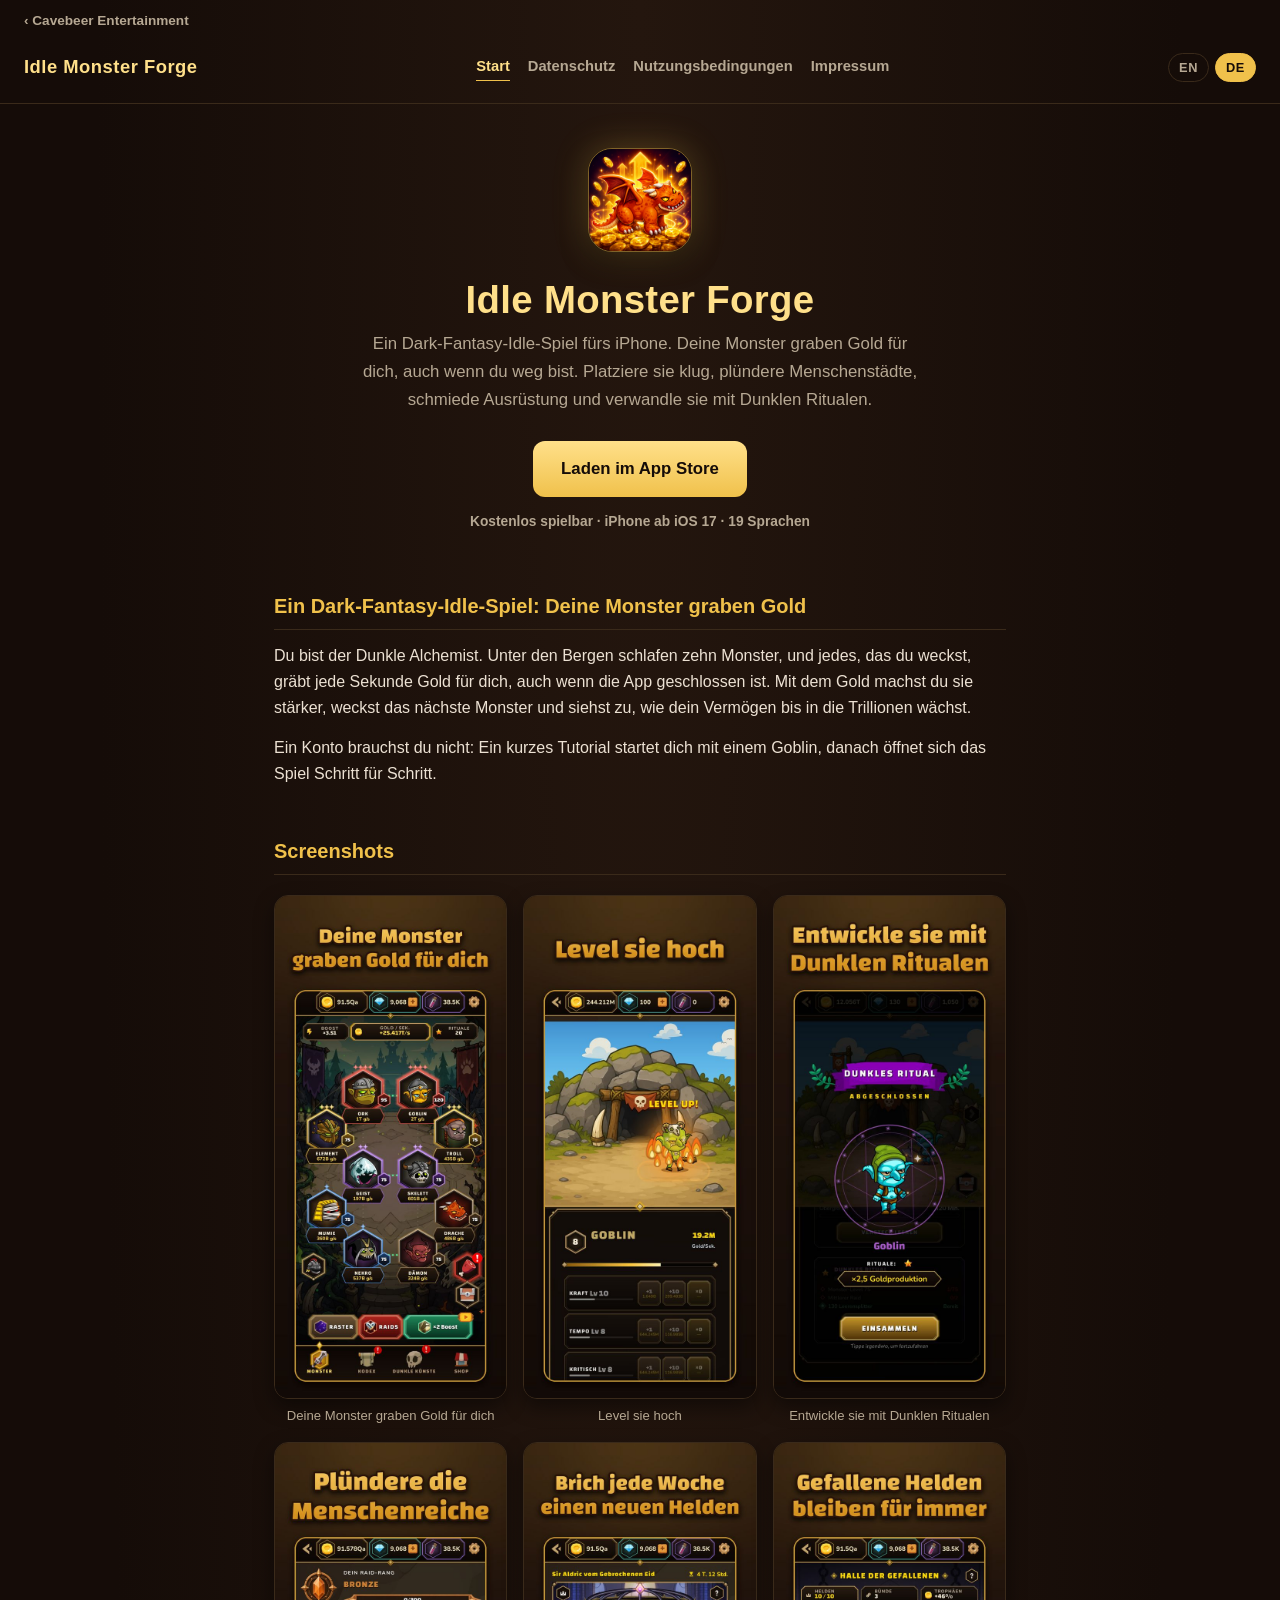
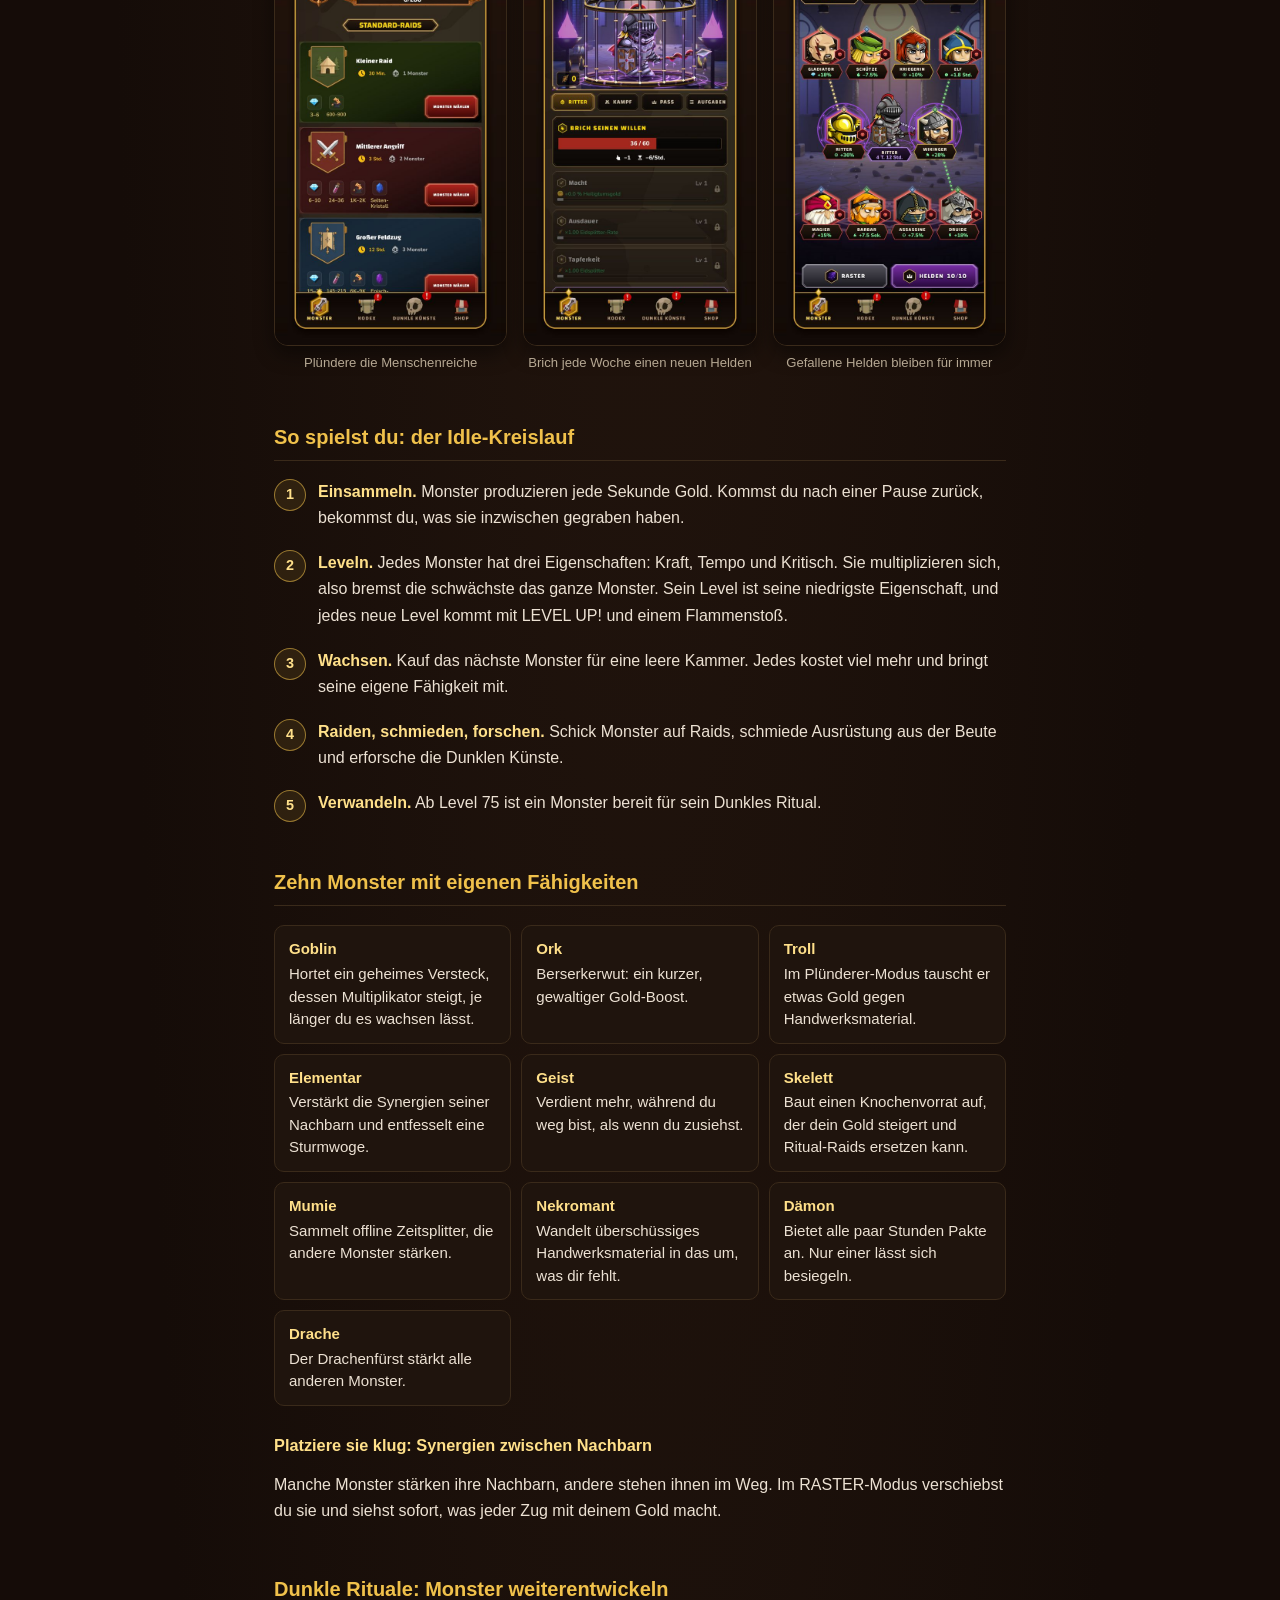
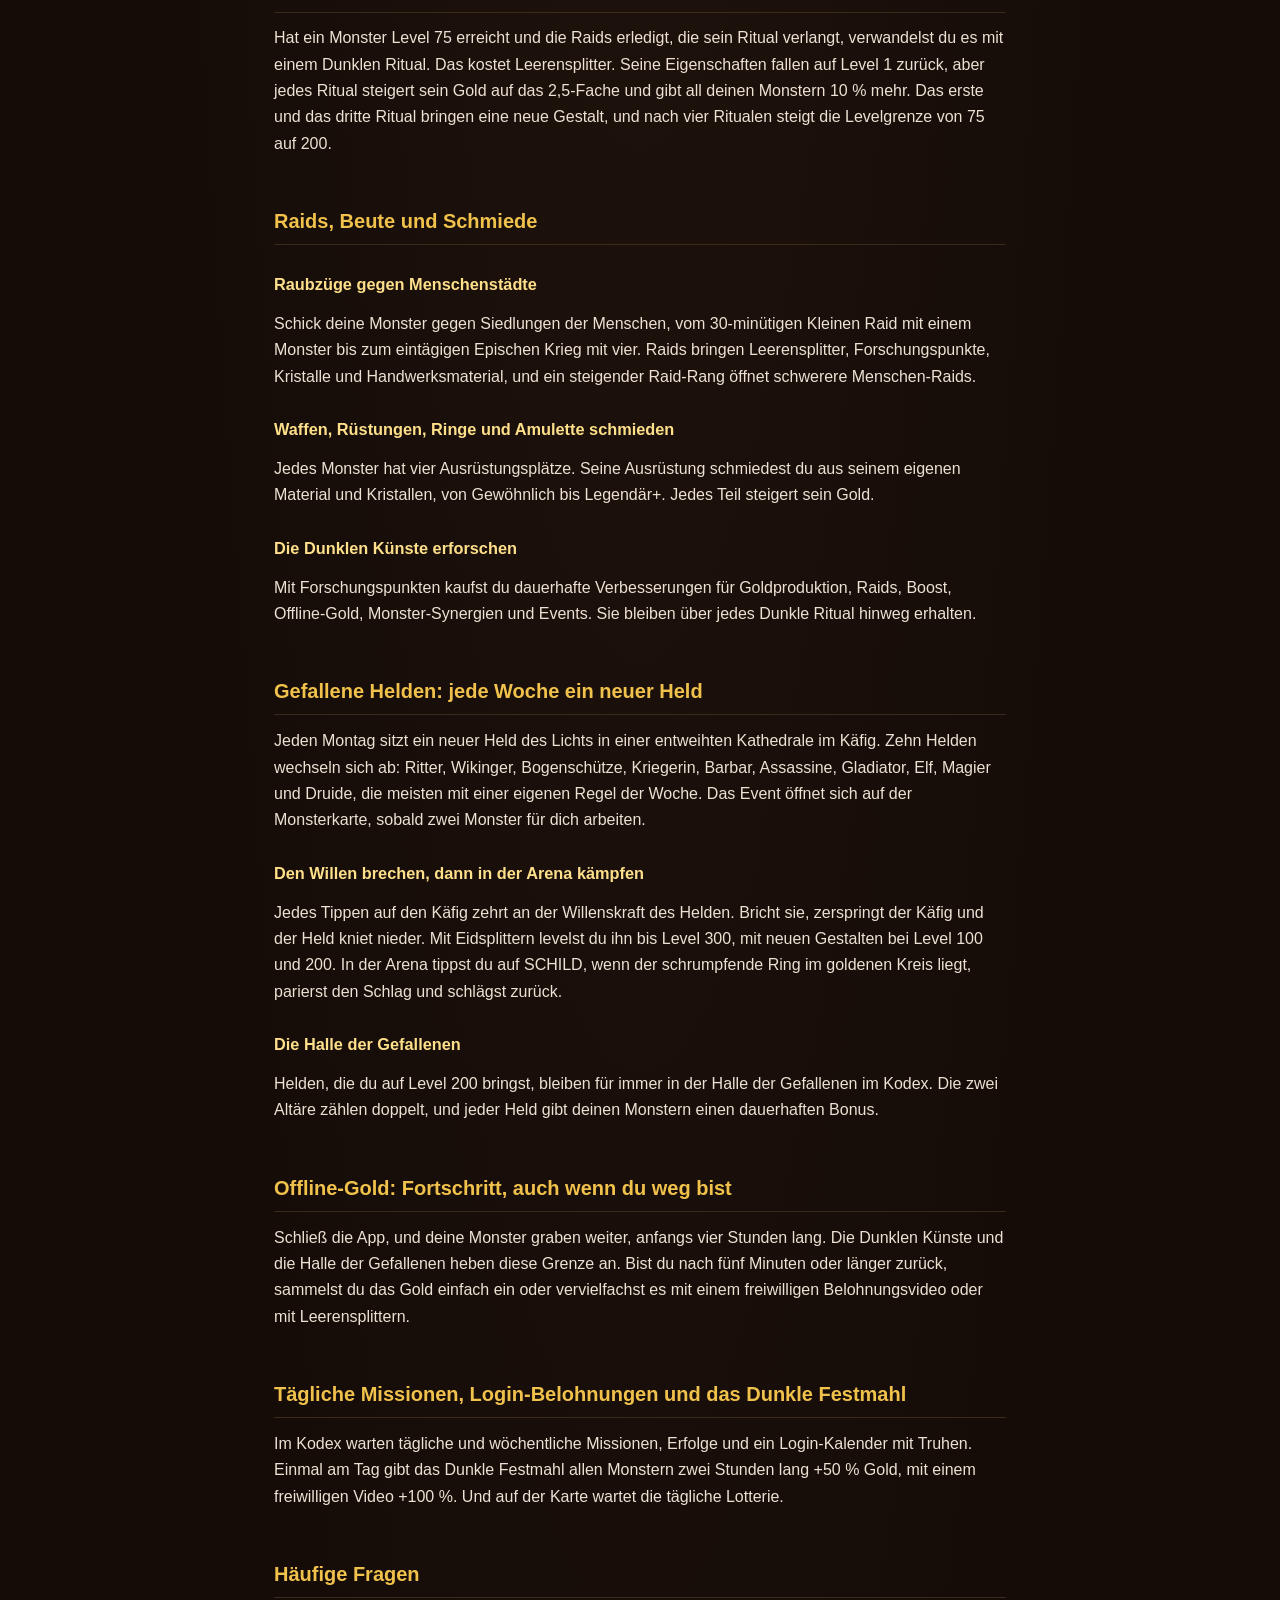
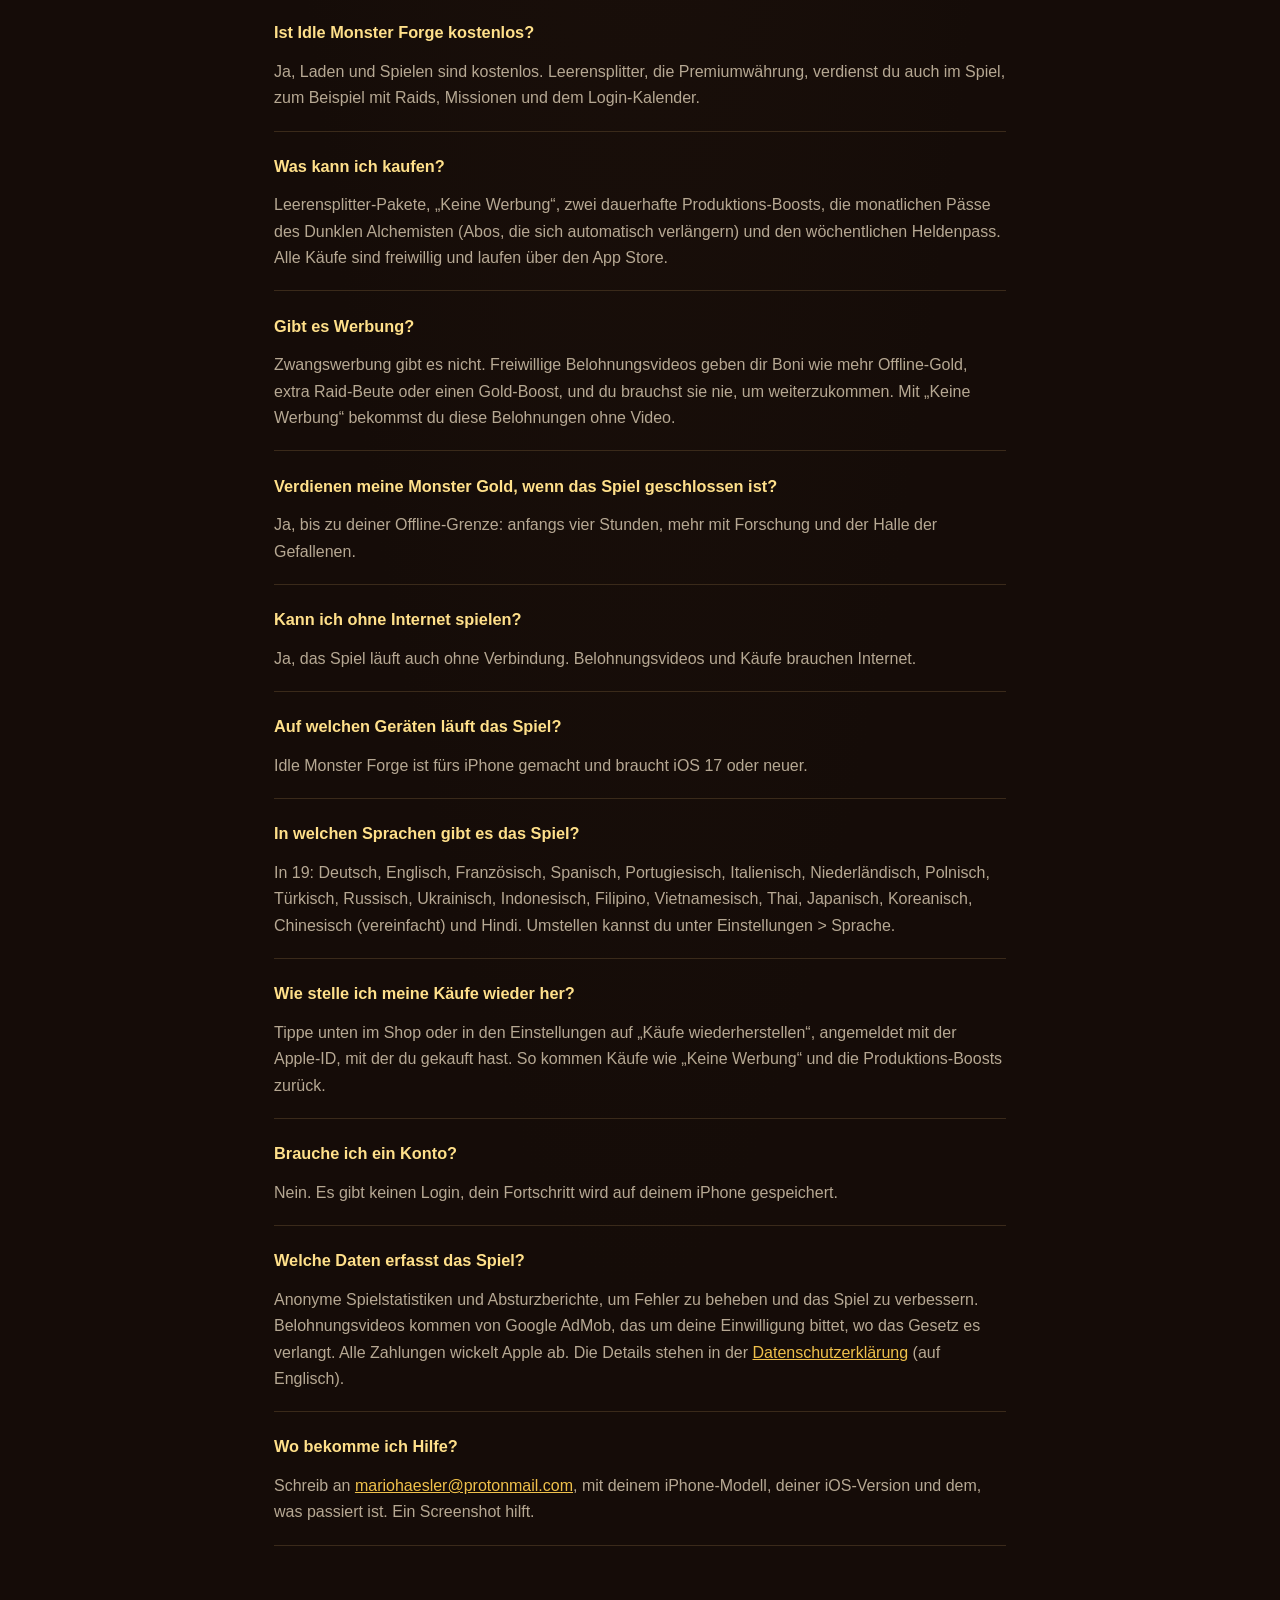
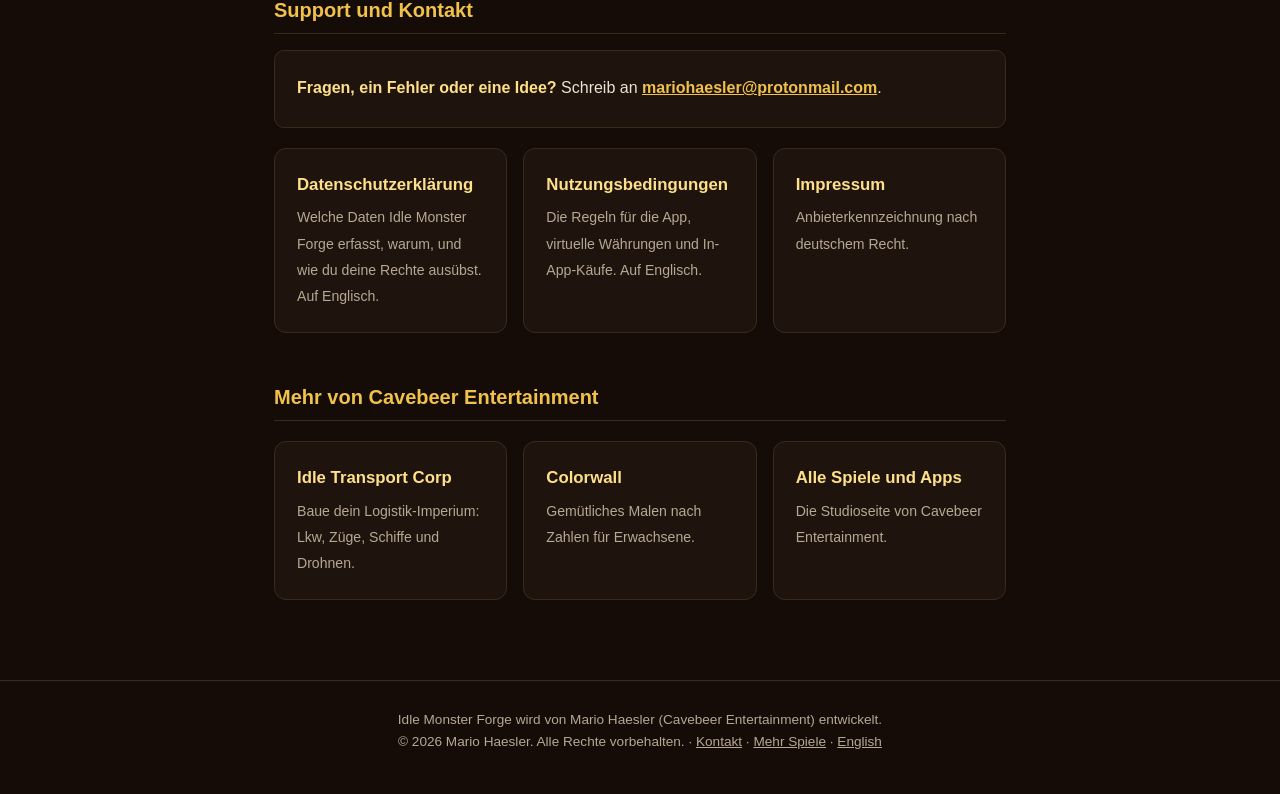
==== commit c9f7d429: "Texts without dash separators between words (reads more natural)" ====
--- a/de/index.html
+++ b/de/index.html
@@ -3,7 +3,7 @@
 <head>
 <meta charset="UTF-8">
 <meta name="viewport" content="width=device-width, initial-scale=1.0">
-<title>Idle Monster Forge – Dark-Fantasy-Idle-Spiel fürs iPhone</title>
+<title>Idle Monster Forge: Dark-Fantasy-Idle-Spiel fürs iPhone</title>
 <meta name="description" content="Idle Monster Forge ist ein kostenloses Dark-Fantasy-Idle-Spiel fürs iPhone. Zehn Monster graben Gold für dich, auch wenn du weg bist. Mit Raids und Ritualen.">
 <link rel="canonical" href="https://mario-coder-apps.github.io/idlemonsterforge-legal/de/">
 <link rel="alternate" hreflang="en" href="https://mario-coder-apps.github.io/idlemonsterforge-legal/">
@@ -16,7 +16,7 @@
 <meta property="og:site_name" content="Cavebeer Entertainment">
 <meta property="og:locale" content="de_DE">
 <meta property="og:locale:alternate" content="en_US">
-<meta property="og:title" content="Idle Monster Forge – Dark-Fantasy-Idle-Spiel fürs iPhone">
+<meta property="og:title" content="Idle Monster Forge: Dark-Fantasy-Idle-Spiel fürs iPhone">
 <meta property="og:description" content="Deine Monster graben Gold für dich, auch wenn du weg bist. Platziere sie klug, plündere Menschenstädte, schmiede Ausrüstung und verwandle sie mit Dunklen Ritualen.">
 <meta property="og:url" content="https://mario-coder-apps.github.io/idlemonsterforge-legal/de/">
 <meta property="og:image" content="https://mario-coder-apps.github.io/idlemonsterforge-legal/de/og.jpg">
@@ -24,7 +24,7 @@
 <meta property="og:image:height" content="630">
 <meta property="og:image:alt" content="App-Symbol von Idle Monster Forge und drei Screenshots: die Monsterkarte, ein Held im Käfig und ein Dunkles Ritual">
 <meta name="twitter:card" content="summary_large_image">
-<meta name="twitter:title" content="Idle Monster Forge – Dark-Fantasy-Idle-Spiel fürs iPhone">
+<meta name="twitter:title" content="Idle Monster Forge: Dark-Fantasy-Idle-Spiel fürs iPhone">
 <meta name="twitter:description" content="Deine Monster graben Gold für dich, auch wenn du weg bist. Platziere sie klug, plündere Menschenstädte, schmiede Ausrüstung und verwandle sie mit Dunklen Ritualen.">
 <meta name="twitter:image" content="https://mario-coder-apps.github.io/idlemonsterforge-legal/de/og.jpg">
 <meta name="twitter:image:alt" content="App-Symbol von Idle Monster Forge und drei Screenshots: die Monsterkarte, ein Held im Käfig und ein Dunkles Ritual">
@@ -201,7 +201,7 @@
 
   <section id="ueber-das-spiel">
     <h2>Ein Dark-Fantasy-Idle-Spiel: Deine Monster graben Gold</h2>
-    <p>Du bist der Dunkle Alchemist. Unter den Bergen schlafen zehn Monster, und jedes, das du weckst, gräbt Gold für dich – jede Sekunde, auch wenn die App geschlossen ist. Mit dem Gold machst du sie stärker, weckst das nächste Monster und siehst zu, wie dein Vermögen bis in die Trillionen wächst.</p>
+    <p>Du bist der Dunkle Alchemist. Unter den Bergen schlafen zehn Monster, und jedes, das du weckst, gräbt jede Sekunde Gold für dich, auch wenn die App geschlossen ist. Mit dem Gold machst du sie stärker, weckst das nächste Monster und siehst zu, wie dein Vermögen bis in die Trillionen wächst.</p>
     <p>Ein Konto brauchst du nicht: Ein kurzes Tutorial startet dich mit einem Goblin, danach öffnet sich das Spiel Schritt für Schritt.</p>
   </section>
 
@@ -239,7 +239,7 @@
     <h2>So spielst du: der Idle-Kreislauf</h2>
     <ol class="steps">
       <li><strong>Einsammeln.</strong> Monster produzieren jede Sekunde Gold. Kommst du nach einer Pause zurück, bekommst du, was sie inzwischen gegraben haben.</li>
-      <li><strong>Leveln.</strong> Die drei Eigenschaften jedes Monsters – Kraft, Tempo und Kritisch – multiplizieren sich, also bremst die schwächste das ganze Monster. Sein Level ist seine niedrigste Eigenschaft, und jedes neue Level kommt mit LEVEL UP! und einem Flammenstoß.</li>
+      <li><strong>Leveln.</strong> Jedes Monster hat drei Eigenschaften: Kraft, Tempo und Kritisch. Sie multiplizieren sich, also bremst die schwächste das ganze Monster. Sein Level ist seine niedrigste Eigenschaft, und jedes neue Level kommt mit LEVEL UP! und einem Flammenstoß.</li>
       <li><strong>Wachsen.</strong> Kauf das nächste Monster für eine leere Kammer. Jedes kostet viel mehr und bringt seine eigene Fähigkeit mit.</li>
       <li><strong>Raiden, schmieden, forschen.</strong> Schick Monster auf Raids, schmiede Ausrüstung aus der Beute und erforsche die Dunklen Künste.</li>
       <li><strong>Verwandeln.</strong> Ab Level 75 ist ein Monster bereit für sein Dunkles Ritual.</li>
@@ -290,7 +290,7 @@
 
   <section id="offline-gold">
     <h2>Offline-Gold: Fortschritt, auch wenn du weg bist</h2>
-    <p>Schließ die App, und deine Monster graben weiter – anfangs vier Stunden lang; die Dunklen Künste und die Halle der Gefallenen heben diese Grenze an. Bist du nach fünf Minuten oder länger zurück, sammelst du das Gold einfach ein oder vervielfachst es mit einem freiwilligen Belohnungsvideo oder mit Leerensplittern.</p>
+    <p>Schließ die App, und deine Monster graben weiter, anfangs vier Stunden lang. Die Dunklen Künste und die Halle der Gefallenen heben diese Grenze an. Bist du nach fünf Minuten oder länger zurück, sammelst du das Gold einfach ein oder vervielfachst es mit einem freiwilligen Belohnungsvideo oder mit Leerensplittern.</p>
   </section>
 
   <section id="taeglich">
@@ -411,7 +411,7 @@
     var link = "https://apps.apple.com/app/idle-monster-forge/id6797419820";
     var btn = document.getElementById("copy-link");
     btn.addEventListener("click", function () {
-      var done = function () { btn.textContent = "Kopiert – öffne Safari und füge ihn ein"; };
+      var done = function () { btn.textContent = "Kopiert. Öffne Safari und füge ihn ein"; };
       if (navigator.clipboard && navigator.clipboard.writeText) {
         navigator.clipboard.writeText(link).then(done, function () { prompt("Kopiere diesen Link:", link); });
       } else {
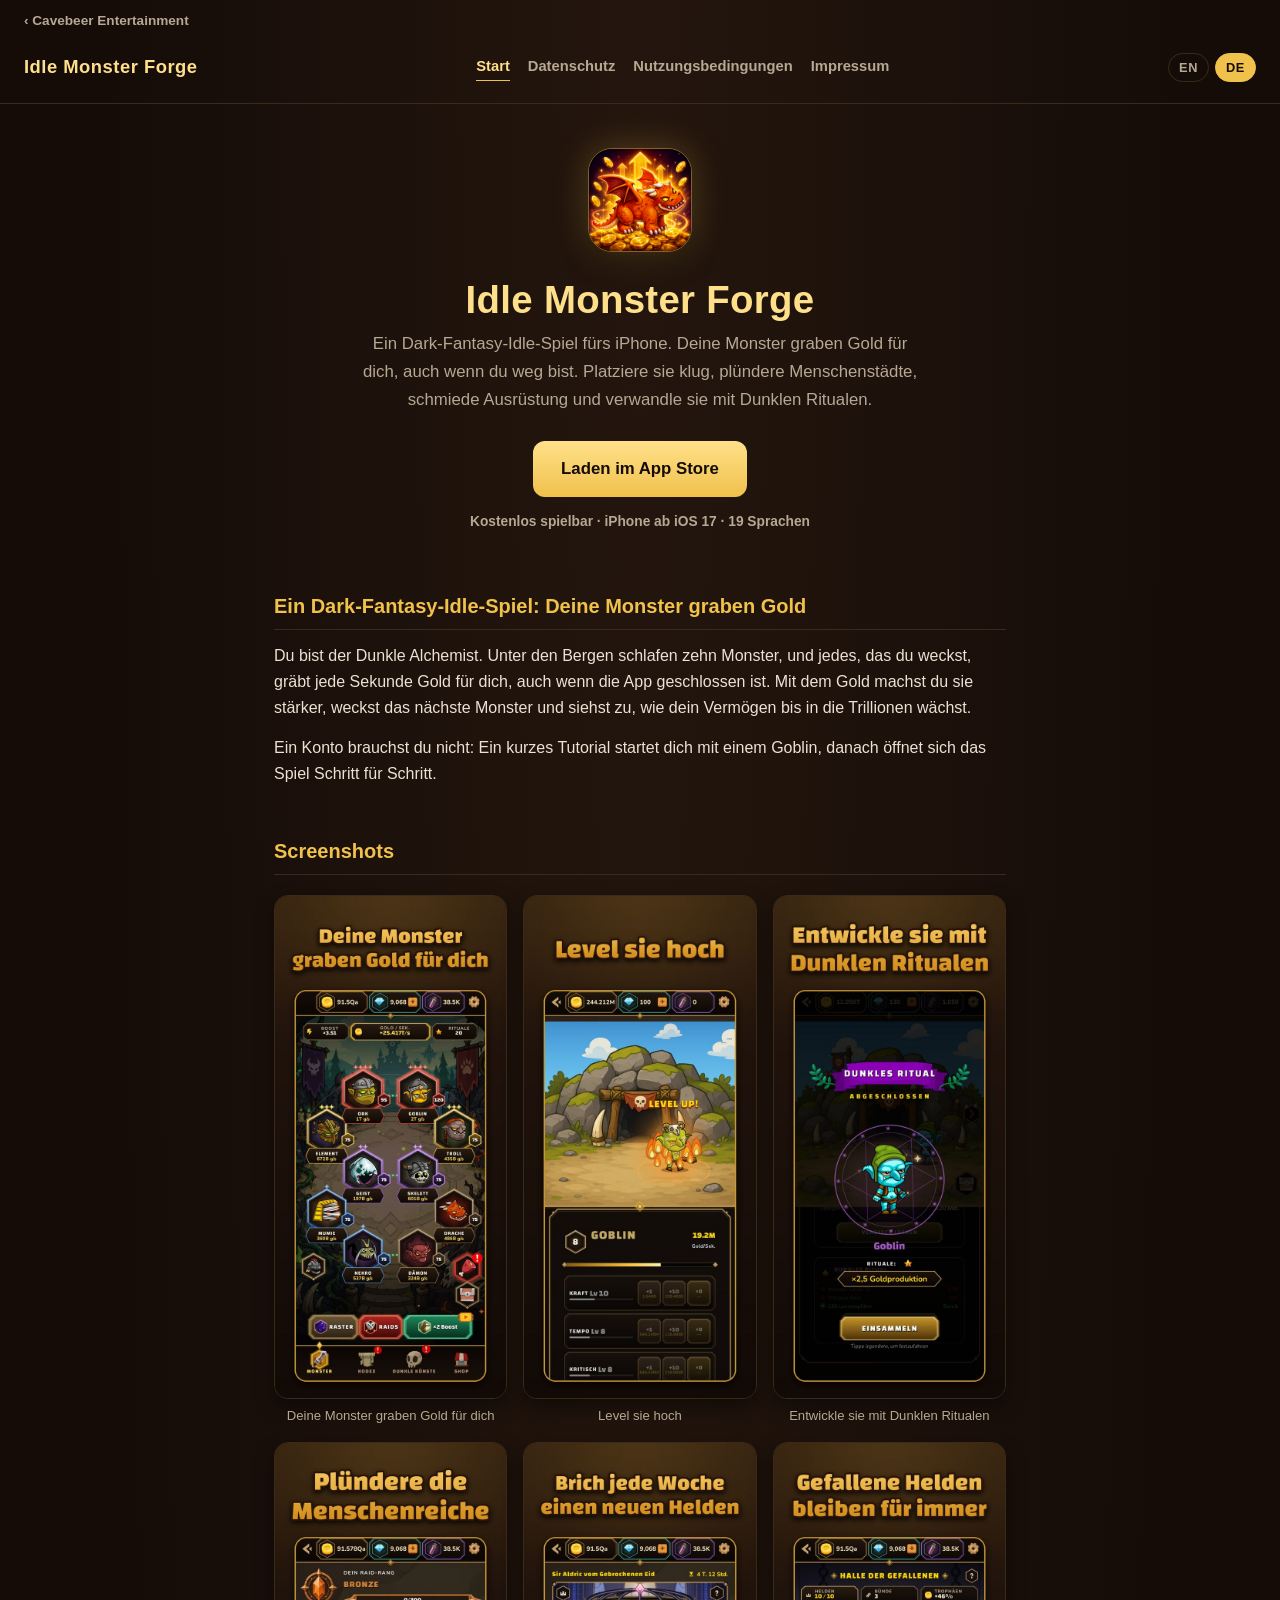
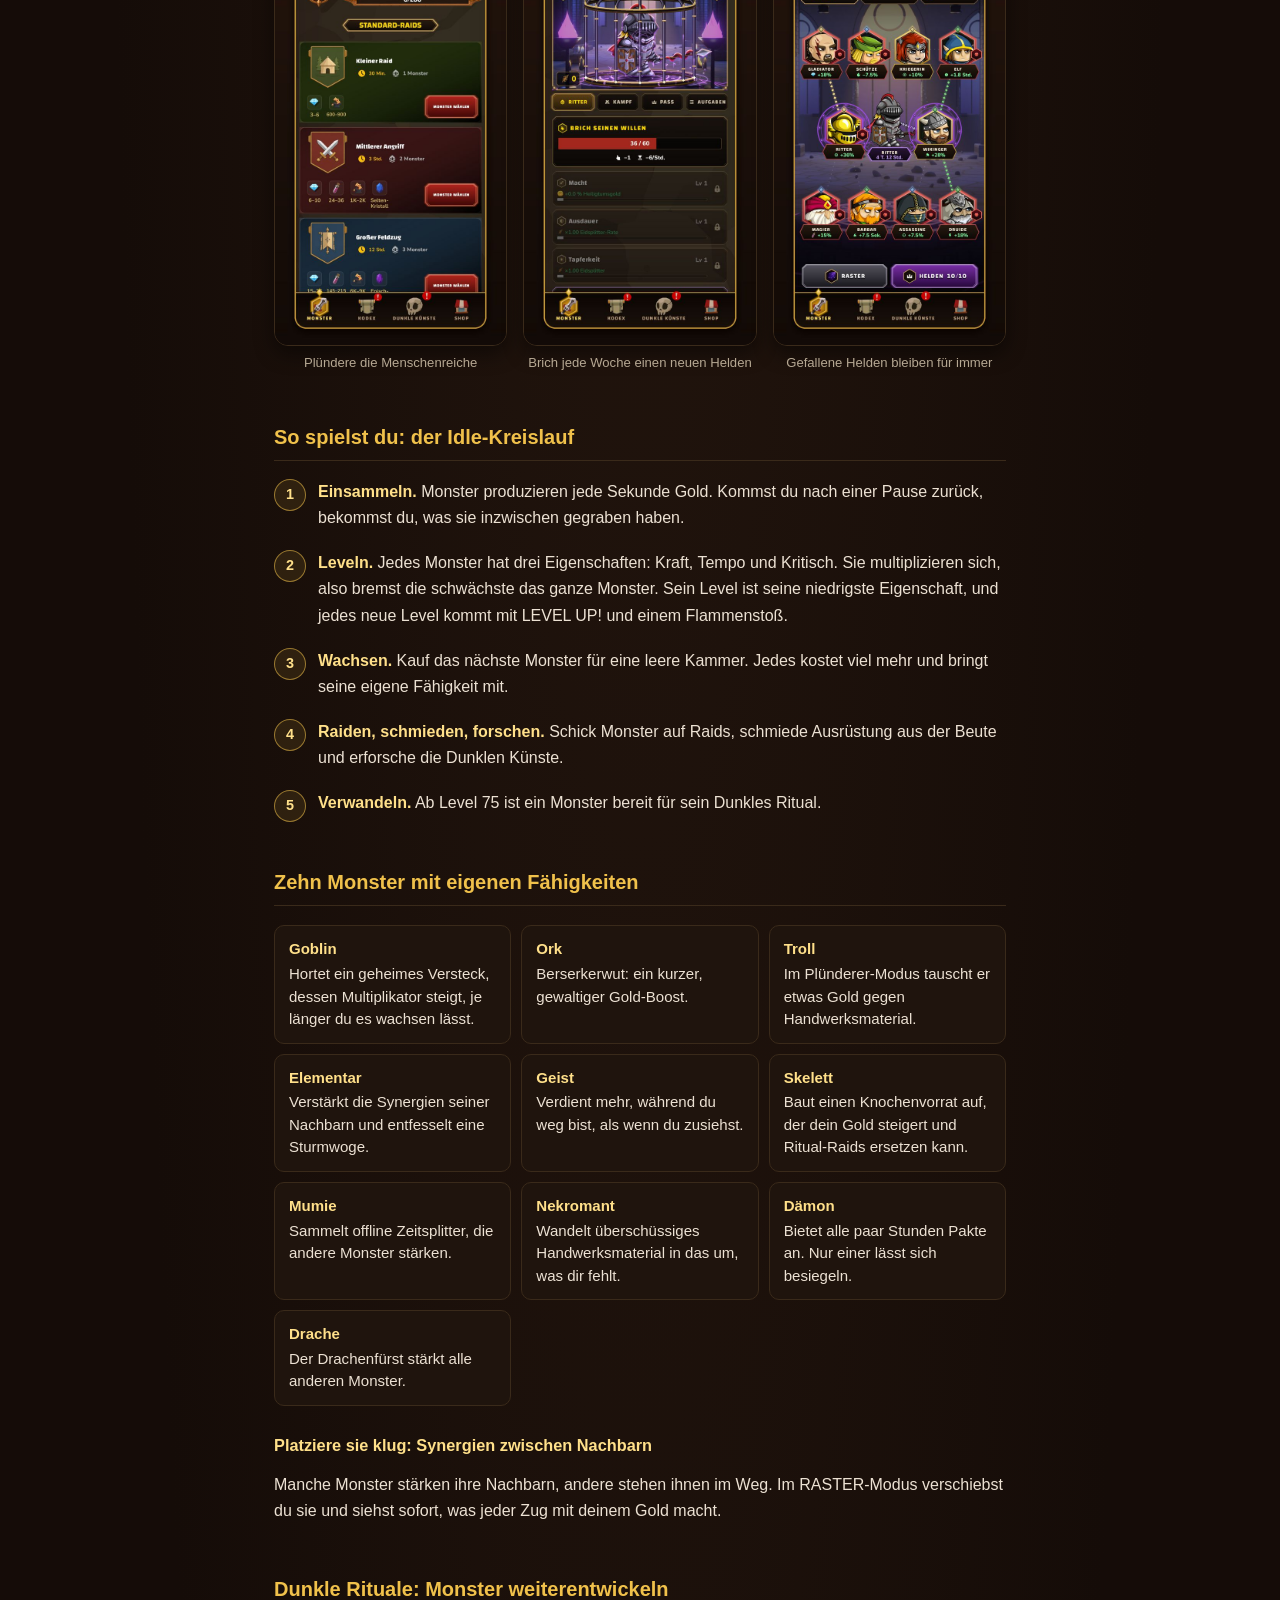
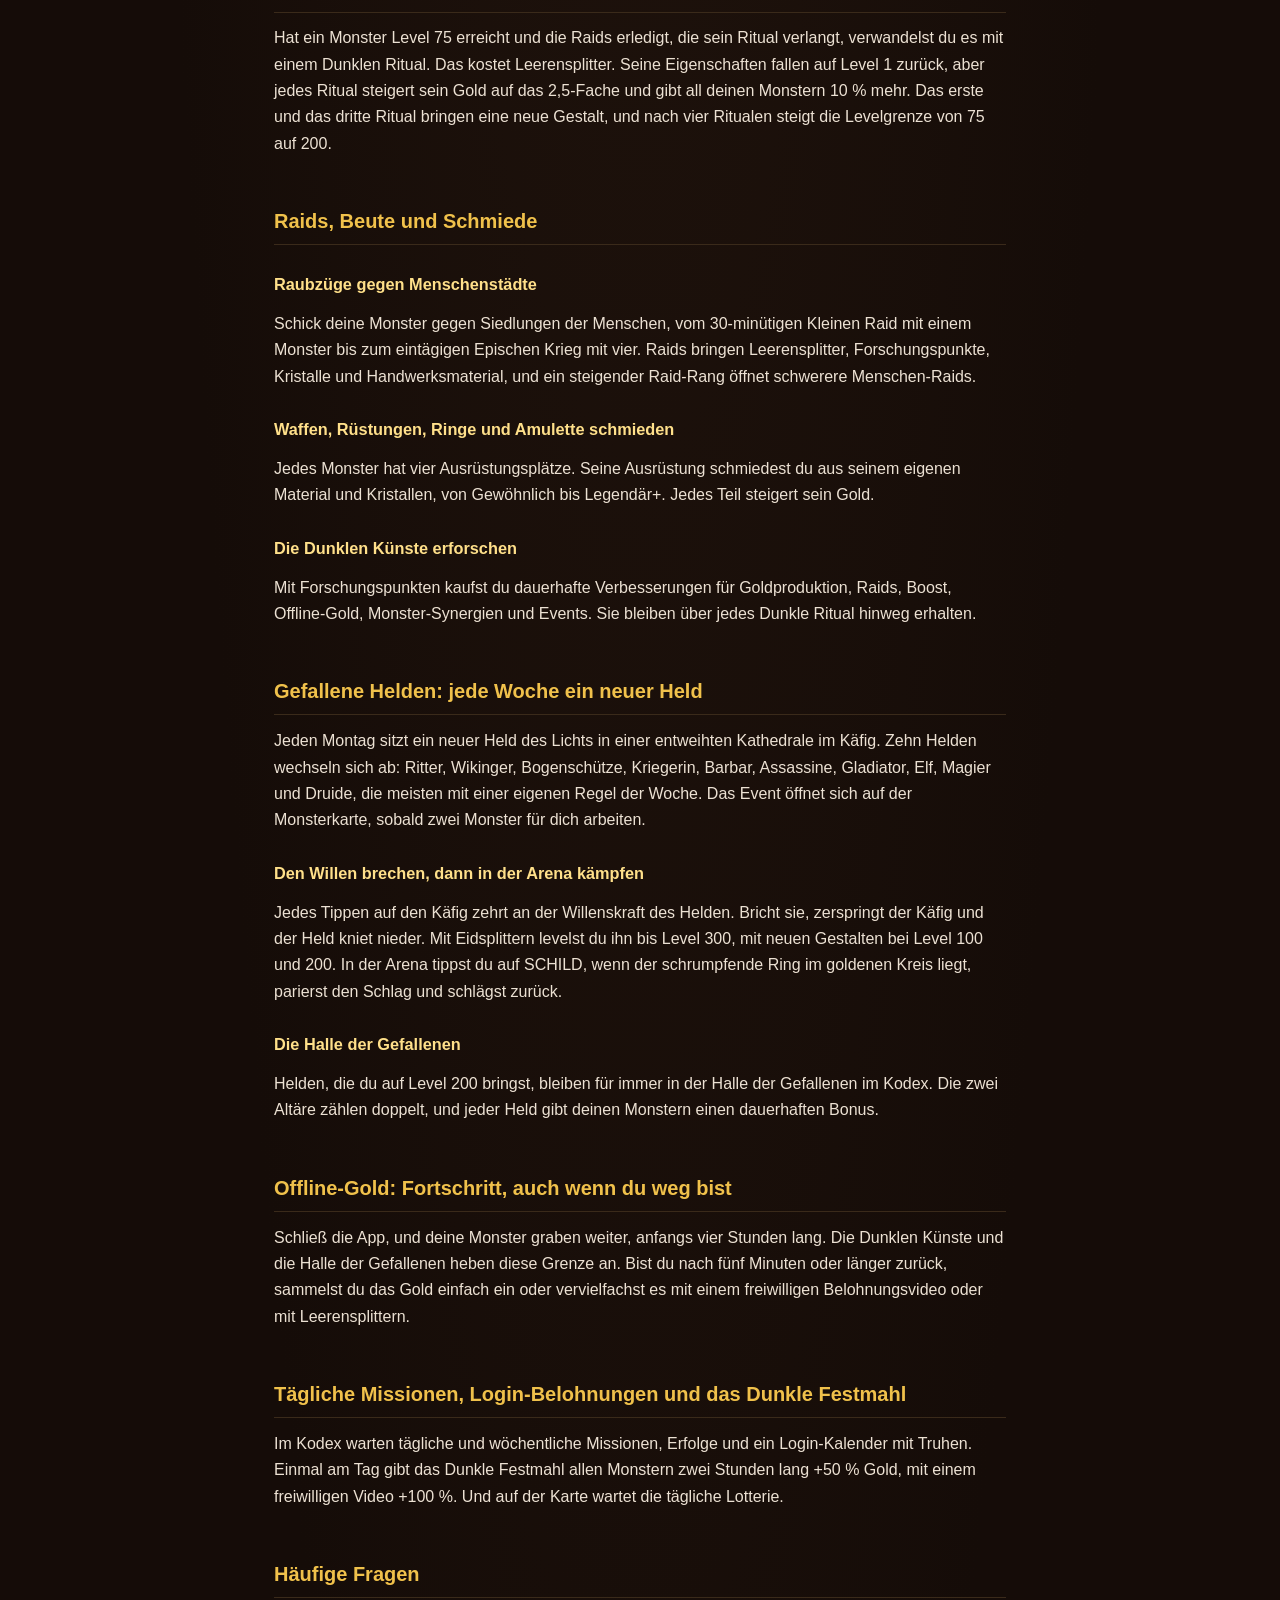
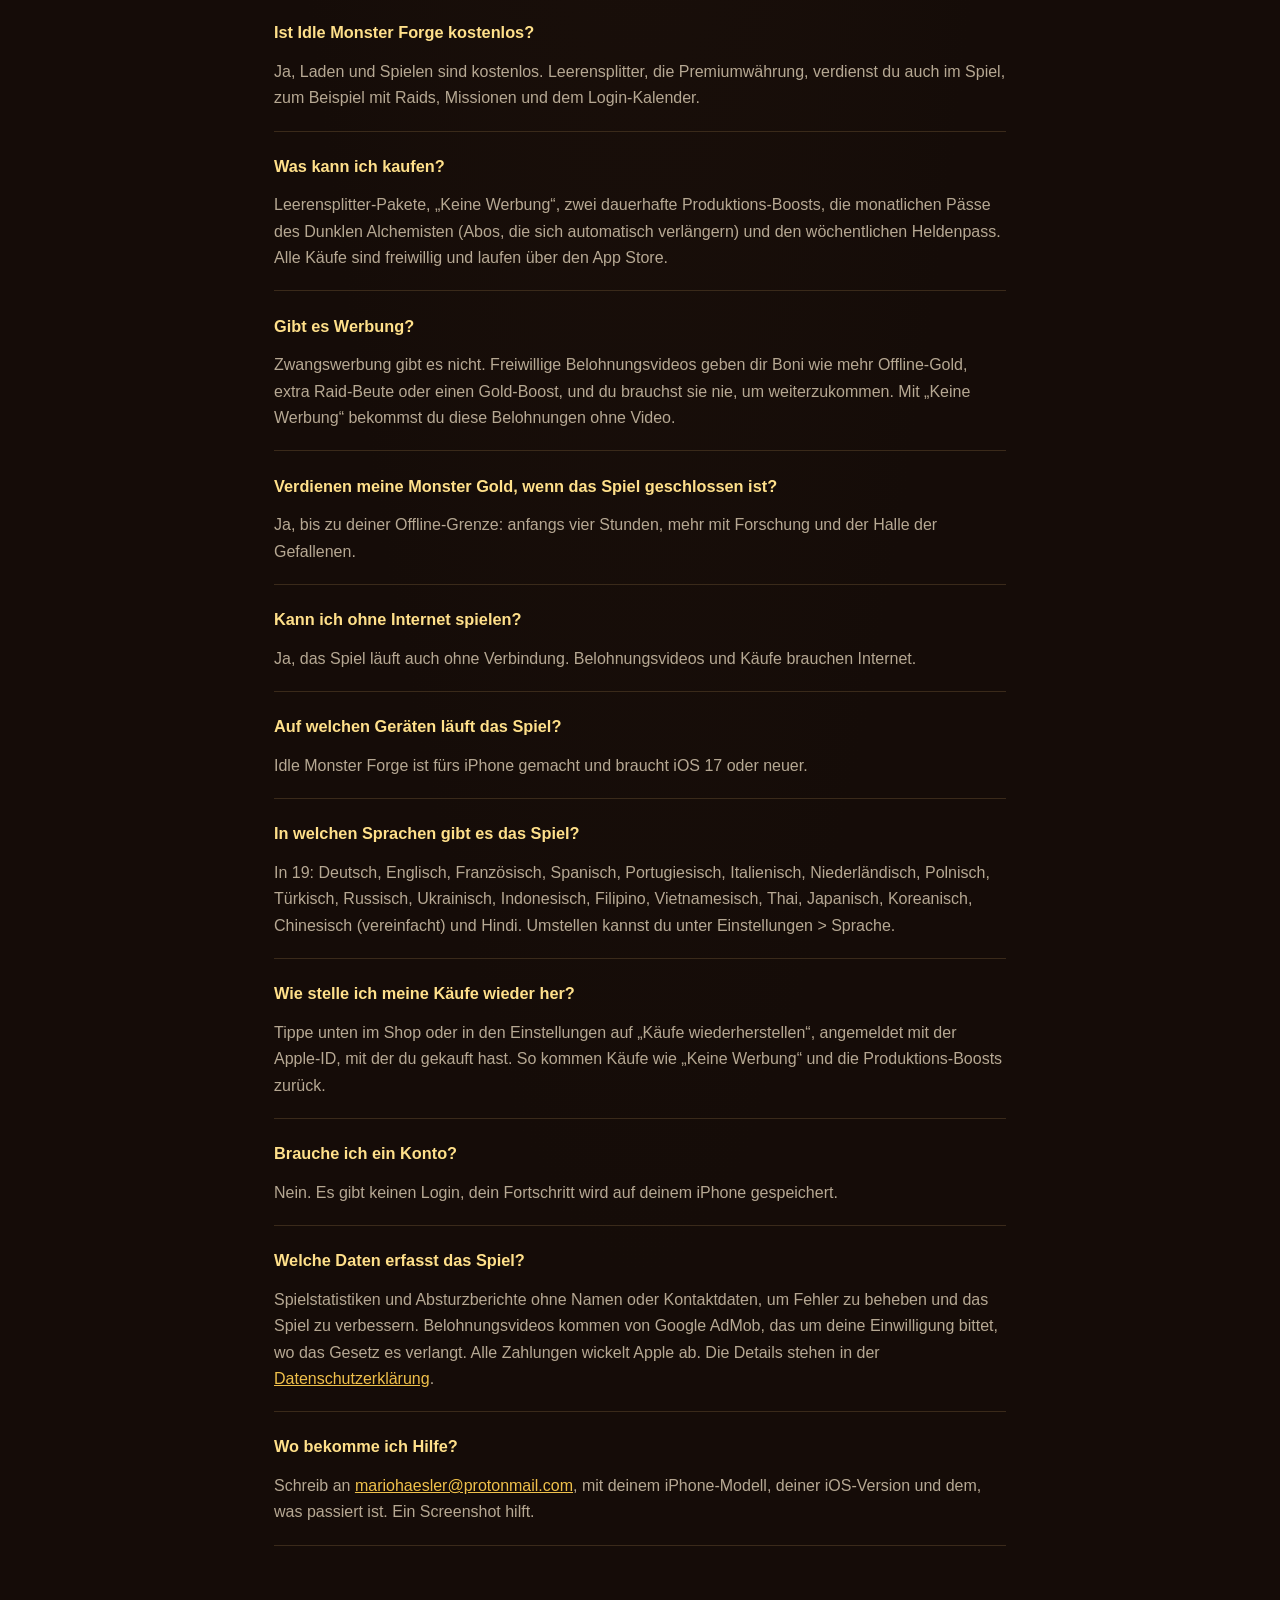
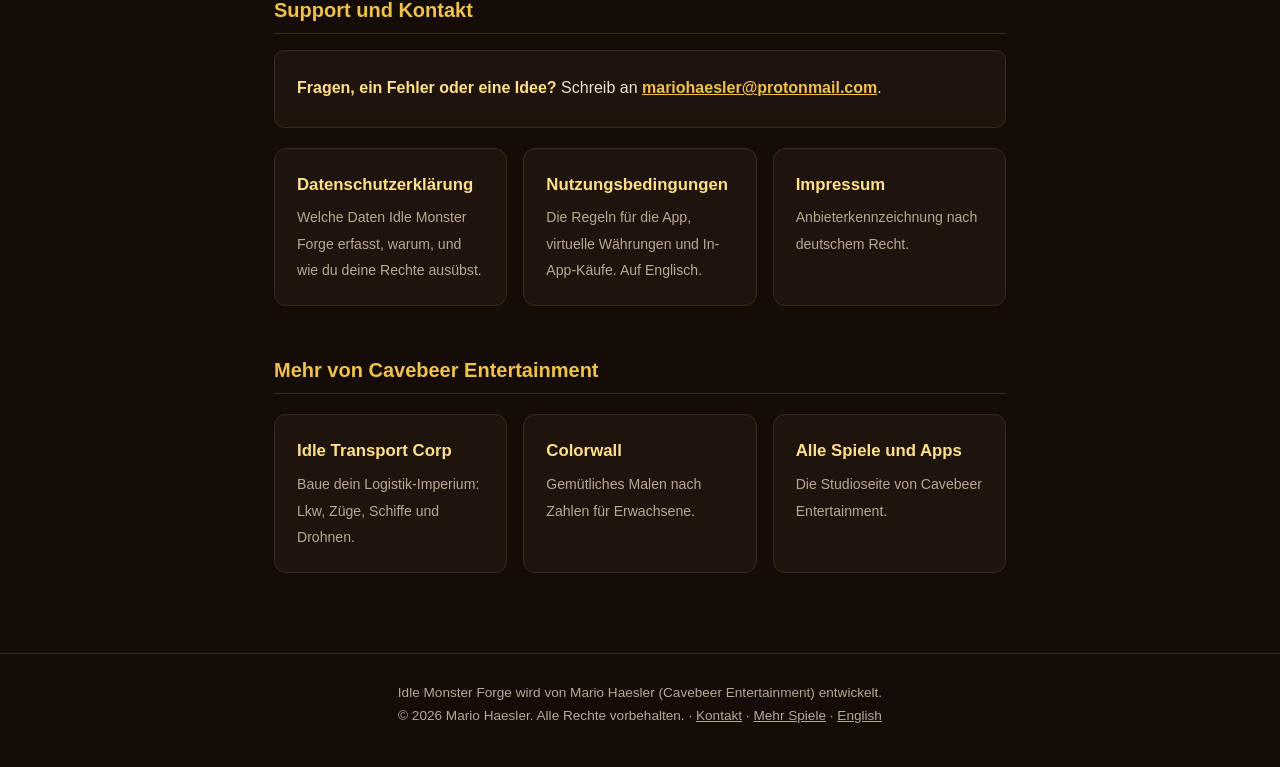
==== commit 096b1926: "Legal pages: texts without dash separators; Monster Forge privacy policy for the Godot game (EN + DE" ====
--- a/de/index.html
+++ b/de/index.html
@@ -147,7 +147,7 @@
       "name": "Welche Daten erfasst das Spiel?",
       "acceptedAnswer": {
         "@type": "Answer",
-        "text": "Anonyme Spielstatistiken und Absturzberichte, um Fehler zu beheben und das Spiel zu verbessern. Belohnungsvideos kommen von Google AdMob, das um deine Einwilligung bittet, wo das Gesetz es verlangt. Alle Zahlungen wickelt Apple ab. Die Details stehen in der Datenschutzerklärung (auf Englisch)."
+        "text": "Spielstatistiken und Absturzberichte ohne Namen oder Kontaktdaten, um Fehler zu beheben und das Spiel zu verbessern. Belohnungsvideos kommen von Google AdMob, das um deine Einwilligung bittet, wo das Gesetz es verlangt. Alle Zahlungen wickelt Apple ab. Die Details stehen in der Datenschutzerklärung."
       }
     },
     {
@@ -169,7 +169,7 @@
   <a href="./" class="brand">Idle Monster Forge</a>
   <nav class="site-nav" aria-label="Seiten">
     <a href="./" class="active" aria-current="page">Start</a>
-    <a href="../privacy.html" hreflang="en">Datenschutz</a>
+    <a href="privacy.html">Datenschutz</a>
     <a href="../terms.html" hreflang="en">Nutzungsbedingungen</a>
     <a href="../impressum.html">Impressum</a>
   </nav>
@@ -339,7 +339,7 @@
       </div>
       <div class="faq-item">
         <h3>Welche Daten erfasst das Spiel?</h3>
-        <p>Anonyme Spielstatistiken und Absturzberichte, um Fehler zu beheben und das Spiel zu verbessern. Belohnungsvideos kommen von Google AdMob, das um deine Einwilligung bittet, wo das Gesetz es verlangt. Alle Zahlungen wickelt Apple ab. Die Details stehen in der <a href="../privacy.html" hreflang="en">Datenschutzerklärung</a> (auf Englisch).</p>
+        <p>Spielstatistiken und Absturzberichte ohne Namen oder Kontaktdaten, um Fehler zu beheben und das Spiel zu verbessern. Belohnungsvideos kommen von Google AdMob, das um deine Einwilligung bittet, wo das Gesetz es verlangt. Alle Zahlungen wickelt Apple ab. Die Details stehen in der <a href="privacy.html">Datenschutzerklärung</a>.</p>
       </div>
       <div class="faq-item">
         <h3>Wo bekomme ich Hilfe?</h3>
@@ -354,9 +354,9 @@
       <p><strong>Fragen, ein Fehler oder eine Idee?</strong> Schreib an <a href="mailto:mariohaesler@protonmail.com">mariohaesler@protonmail.com</a>.</p>
     </div>
     <div class="link-grid">
-      <a class="link-card" href="../privacy.html" hreflang="en">
+      <a class="link-card" href="privacy.html">
         <span class="link-title">Datenschutzerklärung</span>
-        <span class="link-desc">Welche Daten Idle Monster Forge erfasst, warum, und wie du deine Rechte ausübst. Auf Englisch.</span>
+        <span class="link-desc">Welche Daten Idle Monster Forge erfasst, warum, und wie du deine Rechte ausübst.</span>
       </a>
       <a class="link-card" href="../terms.html" hreflang="en">
         <span class="link-title">Nutzungsbedingungen</span>
